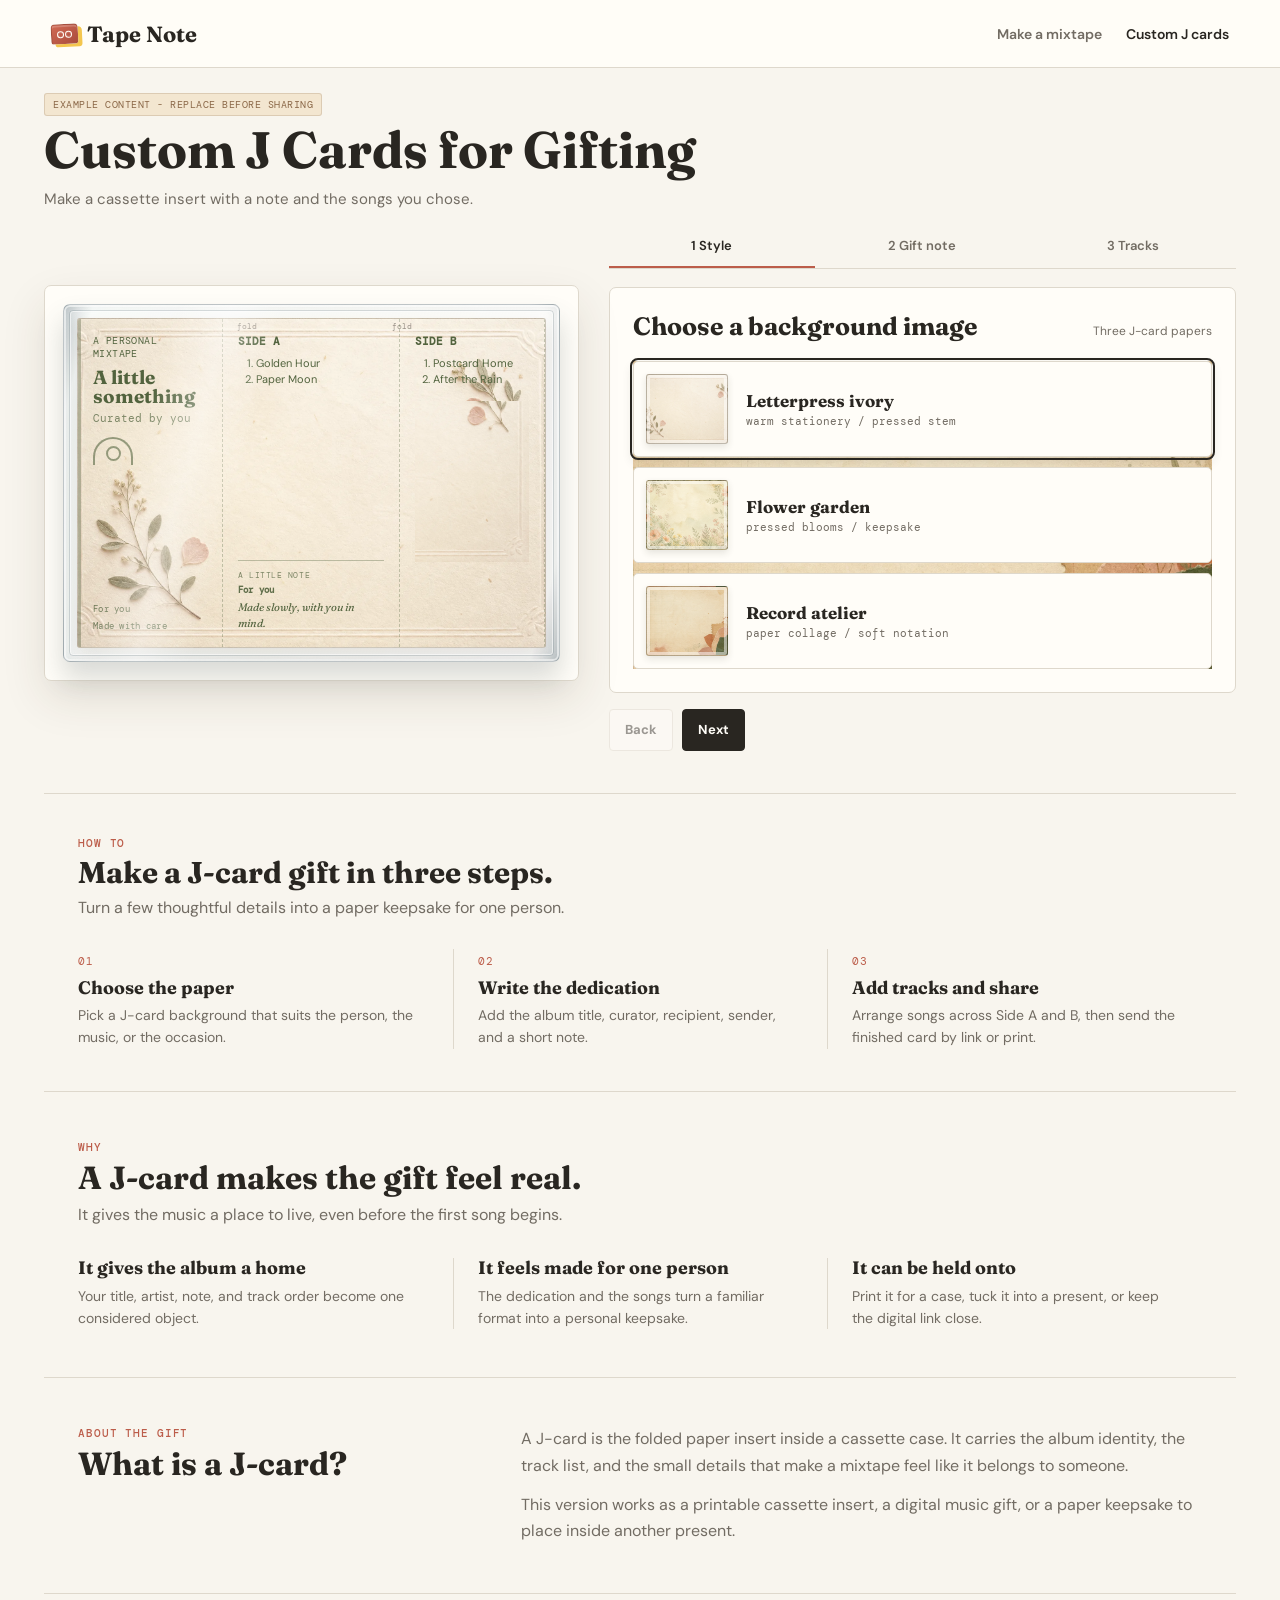
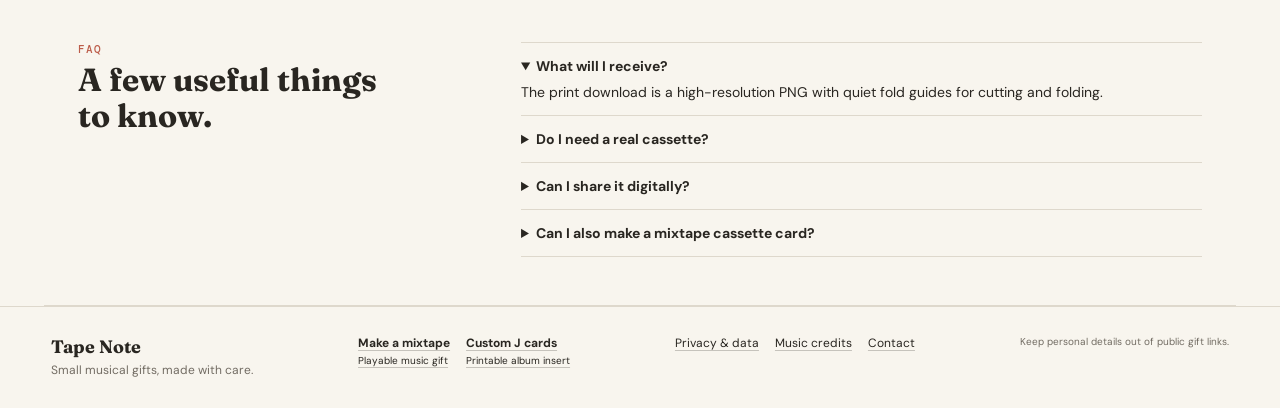
==== custom-j-cards/index.html @ c24f97a7 "Update production site URLs" ====
<!doctype html>
<html lang="en">
  <head>
    <meta charset="UTF-8" />
    <meta name="viewport" content="width=device-width, initial-scale=1.0" />
    <meta name="description" content="Create custom J cards and printable cassette inserts with your own album title, note and track list." />
    <meta name="theme-color" content="#f8f5ed" />
    <link rel="canonical" href="https://custommixtape.com/custom-j-cards/" />
    <link rel="icon" href="../assets/tape-note-favicon.svg" type="image/svg+xml" />
    <meta property="og:type" content="website" />
    <meta property="og:url" content="https://custommixtape.com/custom-j-cards/" />
    <meta property="og:title" content="Custom J Cards for Gifting | Tape Note" />
    <meta property="og:description" content="Make a printable cassette insert with an album title, track list and personal note." />
    <meta property="og:image" content="https://custommixtape.com/assets/tape-note-social-preview-og.png" />
    <meta property="og:image:width" content="1200" />
    <meta property="og:image:height" content="630" />
    <meta name="twitter:card" content="summary_large_image" />
    <meta name="twitter:title" content="Custom J Cards for Gifting | Tape Note" />
    <meta name="twitter:description" content="Make a printable cassette insert with an album title, track list and personal note." />
    <meta name="twitter:image" content="https://custommixtape.com/assets/tape-note-social-preview-og.png" />
    <title>Custom J Cards | Design Printable Cassette Inserts</title>
    <link rel="preconnect" href="https://fonts.googleapis.com" />
    <link rel="preconnect" href="https://fonts.gstatic.com" crossorigin />
    <link href="https://fonts.googleapis.com/css2?family=DM+Mono:wght@400;500&family=DM+Sans:wght@400;500;600;700&family=Fraunces:opsz,wght@9..144,600;9..144,700&display=swap" rel="stylesheet" />
    <link rel="stylesheet" href="../styles.css" />
  </head>
  <body>
    <main id="app"></main>
    <script src="../app.js"></script>
    <script type="application/ld+json">
      {
        "@context": "https://schema.org",
        "@type": "WebApplication",
        "name": "Tape Note Custom J Cards",
        "applicationCategory": "DesignApplication",
        "operatingSystem": "Web",
        "description": "Create custom J cards and printable cassette inserts with your own album title, note and track list.",
        "url": "https://custommixtape.com/custom-j-cards/"
      }
    </script>
  </body>
</html>
---- styles.css ----
:root {
  --ink: #292621;
  --muted: #726c63;
  --paper: #fffdf8;
  --line: #ded8cc;
  --cream: #f1e7cf;
  --yellow: #f4c64e;
  --sky: #78b8d1;
  --brick: #bc5d4a;
  --green: #789772;
  --shadow: 0 18px 45px rgba(64, 47, 21, .11);
}

* { box-sizing: border-box; }
body { margin: 0; color: var(--ink); background: #f8f5ee; font-family: "DM Sans", sans-serif; }
button, input, textarea { font: inherit; }
button { cursor: pointer; }

.site-header { height: 68px; display: flex; align-items: center; justify-content: space-between; padding: 0 clamp(18px, 4vw, 62px); border-bottom: 1px solid var(--line); background: rgba(255,253,248,.94); position: sticky; top: 0; z-index: 30; backdrop-filter: blur(12px); }
.brand { color: var(--ink); font-family: "Fraunces", serif; font-weight: 700; font-size: 22px; text-decoration: none; letter-spacing: 0; display: flex; gap: 9px; align-items: center; }
.brand-mark { width: 27px; height: 20px; display: inline-block; position: relative; background: linear-gradient(145deg,#d16a54 0%,#aa4c3d 100%); border: 1px solid rgba(95,55,43,.2); border-radius: 4px 4px 3px 3px; transform: rotate(-3deg); box-shadow: 4px 3px 0 var(--yellow), inset 0 2px 0 rgba(255,255,255,.2); }
.brand-mark:before,.brand-mark:after { content: ""; position:absolute; width: 5px; height:5px; top: 6px; border: 1.5px solid #fffdf8; border-radius: 50%; box-shadow: inset 0 0 0 1px rgba(255,255,255,.12); }
.brand-mark:before { left: 5px; }
.brand-mark:after { right: 5px; }
.site-nav { display: flex; gap: 24px; align-items: center; }
.site-nav a { color: var(--muted); text-decoration: none; font-size: 14px; font-weight: 600; }
.site-nav a.active { color: var(--ink); }
.language { font-family: "DM Mono", monospace; font-size: 12px; color: var(--muted); border: 0; background: none; }

.intro { max-width: 1260px; margin: 0 auto; padding: 42px clamp(18px, 4vw, 34px) 26px; display: flex; justify-content: space-between; gap: 30px; align-items: end; }
.mix-intro { padding-top:30px; padding-bottom:16px; }
.mix-intro h1 { margin-top:0; }
.eyebrow { color: var(--brick); font-family: "DM Mono", monospace; font-size: 11px; letter-spacing: .08em; text-transform: uppercase; font-weight: 500; }
h1 { font: 700 clamp(36px, 5vw, 64px)/1.02 "Fraunces", serif; margin: 9px 0 12px; letter-spacing: 0; max-width: 740px; }
.intro p { max-width: 610px; margin: 0; color: var(--muted); font-size: 17px; line-height: 1.5; }
.intro-note { color: var(--muted); font-size: 13px; max-width: 200px; line-height: 1.45; border-left: 2px solid var(--yellow); padding-left: 13px; }

.workspace { max-width: 1260px; margin: 0 auto; padding: 0 clamp(18px, 4vw, 34px) 42px; display: grid; grid-template-columns: minmax(400px, .92fr) minmax(440px, 1.08fr); gap: 30px; align-items: start; }
.preview-column { position: sticky; top: 94px; }
.preview-shell { background: var(--paper); border: 1px solid var(--line); padding: 18px; box-shadow: var(--shadow); border-radius: 7px; }
.preview-label { display: flex; justify-content: space-between; color: var(--muted); font: 11px "DM Mono", monospace; margin-bottom: 13px; text-transform: uppercase; }
.artboard { --preview-blue:#b6d9e2; position: relative; width: 100%; aspect-ratio: 1.1; overflow: hidden; border-radius: 3px; background: var(--preview-blue); isolation: isolate; }
.artboard:after { content: ""; position: absolute; inset: 0; z-index: -1; opacity: .22; background-image: repeating-linear-gradient(0deg, transparent, transparent 4px, rgba(255,255,255,.8) 5px); mix-blend-mode: soft-light; }
.card-message { position: absolute; width: 65%; left: 8%; top: 8%; font: 600 clamp(17px, 2.1vw, 28px)/1.05 "Fraunces", serif; color: var(--theme-ink, var(--ink)); overflow-wrap: anywhere; }
.card-message small { font: 12px "DM Mono", monospace; display: block; margin-bottom: 7px; text-transform: uppercase; opacity: .62; }
.cassette { position:absolute; width:80%; height:51%; left:10%; top:28%; border-radius:18px 18px 14px 14px; background:linear-gradient(145deg,#fbfcfb 0%,#ecefee 46%,#d2d7d7 100%); border:1px solid rgba(255,255,255,.96); box-shadow:inset 0 3px 0 rgba(255,255,255,.95),inset 8px 0 10px rgba(255,255,255,.35),inset -7px -8px 13px rgba(77,88,89,.15),0 16px 22px rgba(42,68,73,.3); }
.cassette:before { content:""; position:absolute; left:5.5%; right:5.5%; top:7%; height:66%; background-color:var(--theme-tape,#e7d5ad); background-image:var(--theme-art); background-size:cover; background-repeat:no-repeat; background-position:center; border:2px solid rgba(95,105,105,.2); clip-path:polygon(4% 0,96% 0,100% 9%,100% 91%,96% 100%,4% 100%,0 91%,0 9%); box-shadow:inset 0 0 0 5px rgba(255,255,255,.25),inset 0 0 18px rgba(45,67,67,.12),0 2px 4px rgba(51,68,69,.17); }
.cassette:after { content:""; position:absolute; left:3%; right:3%; top:3%; height:93%; pointer-events:none; border-radius:15px 15px 11px 11px; border:1px solid rgba(117,128,128,.12); box-shadow:inset 0 0 0 2px rgba(255,255,255,.35); }
.tape-title { position:absolute; z-index:5; left:23%; right:23%; top:12%; min-height:27px; padding:5px 7px 2px; border-radius:3px; background:rgba(255,253,244,.76); font:700 clamp(14px,1.8vw,21px)/1.05 "Fraunces",serif; text-align:center; color:var(--theme-ink,var(--ink)); overflow-wrap:anywhere; text-shadow:0 1px rgba(255,255,255,.7); box-shadow:0 1px 3px rgba(46,54,52,.12); }
.tape-from { position:absolute; z-index:5; left:29%; right:29%; top:28%; padding:2px 5px; border-radius:2px; text-align:center; font:10px "DM Mono",monospace; color:var(--theme-ink,var(--ink)); background:rgba(255,253,244,.68); overflow:hidden; white-space:nowrap; text-overflow:ellipsis; }
.reel { position:absolute; z-index:6; top:42%; width:54px; height:54px; border-radius:50%; background:repeating-conic-gradient(#aeb6b5 0 13deg,#e3e7e5 14deg 25deg); border:6px solid rgba(241,244,242,.96); box-shadow:inset 0 0 0 6px #8f9998,inset 0 2px 3px rgba(38,54,55,.25),0 2px 5px rgba(44,59,59,.35); }
.reel.one { left:20%; }.reel.two { right:20%; }.reel:after { content:""; position:absolute; inset:14px; border-radius:50%; background:#b6d9e2; box-shadow:inset 0 1px 3px rgba(32,48,49,.32),0 0 0 1px rgba(255,255,255,.7); }
.tape-window { position:absolute; z-index:5; left:38%; right:38%; top:44%; height:46px; border-radius:3px; background:linear-gradient(90deg,#292824 0 30%,#171614 31% 69%,#292824 70%); border:6px solid #e2e5e3; box-shadow:inset 0 2px 5px rgba(0,0,0,.8),0 2px 4px rgba(42,53,53,.34); display:flex; justify-content:space-between; padding:6px 10px; }.tape-window i { width:2px; background:rgba(255,255,255,.4); box-shadow:0 0 3px rgba(255,255,255,.9); }
.cassette-lower { position:absolute; z-index:4; left:16%; right:16%; bottom:1%; height:30%; background:linear-gradient(105deg,#f3f5f3,#d6dbda 49%,#eef1ef 51%,#cbd1d1); clip-path:polygon(8% 0,92% 0,100% 100%,0 100%); border:1px solid rgba(95,106,106,.17); box-shadow:0 -3px 4px rgba(255,255,255,.72),inset 0 -5px 8px rgba(66,79,80,.08); }
.case-hole,.case-pin { position:absolute; top:52%; border-radius:50%; box-shadow:inset 1px 2px 3px rgba(34,49,50,.42),0 1px 0 white; }.case-hole { width:16px; height:16px; background:#b6d9e2; }.case-pin { width:13px; height:13px; background:#c6e0e5; border-radius:4px; }.case-hole.left { left:10%; }.case-hole.right { right:10%; }.case-pin.left { left:32%; }.case-pin.right { right:32%; }
.case-screw { position:absolute; z-index:7; bottom:5%; width:8px; height:8px; border-radius:50%; background:#a7afae; box-shadow:inset 0 1px 2px rgba(45,54,55,.5),0 1px 0 white; }.case-screw:after { content:""; position:absolute; left:1px; right:1px; top:3px; height:1px; background:#66706f; }.screw-one { left:8%; }.screw-two { right:8%; }
.tape-count { position:absolute; z-index:7; bottom:8%; left:30%; right:30%; text-align:center; color:#637170; font:9px "DM Mono",monospace; opacity:.78; }
.track-strip { position:absolute; bottom:6%; left:8%; right:8%; color:var(--theme-ink,var(--ink)); font: 11px/1.4 "DM Mono", monospace; overflow: hidden; text-align:center; white-space:nowrap; text-overflow:ellipsis; }
.sticker { position:absolute; z-index:9; width: 38px; height:38px; border: 0; background:transparent; font-size: 30px; line-height:38px; padding: 0; touch-action:none; filter: drop-shadow(1px 2px 0 rgba(43,35,24,.17)); }
.sticker:hover:after { content:"x"; font: 12px "DM Mono", monospace; position:absolute; top:-3px; right:-4px; width:16px; height:16px; line-height:16px; color:white; background: var(--ink); border-radius:50%; }
.gift-artboard { display:flex; align-items:center; justify-content:center; flex-direction:column; gap:20px; padding:30px; }
.jcase { position:relative; width:min(94%, 460px); aspect-ratio:1.96; border-radius:7px; overflow:hidden; background:
  linear-gradient(90deg,rgba(172,184,191,.4),rgba(255,255,255,.72) 3.5%,rgba(242,246,247,.36) 50%,rgba(255,255,255,.68) 96.5%,rgba(151,165,174,.43)),
  linear-gradient(180deg,rgba(255,255,255,.9),rgba(213,221,225,.58)); border:1px solid rgba(104,119,130,.5); box-shadow:0 20px 34px rgba(50,72,80,.25), 0 2px 0 rgba(255,255,255,.74) inset, 0 -2px 0 rgba(88,103,114,.15) inset; transform:perspective(1400px) rotateX(.8deg); }
.jcase-shell { position:absolute; z-index:6; inset:0; border-radius:inherit; background:
  linear-gradient(90deg,rgba(105,121,133,.28) 0 1.4%,rgba(255,255,255,.5) 1.5% 3.6%,transparent 3.7% 96.3%,rgba(255,255,255,.5) 96.4% 98.5%,rgba(105,121,133,.28) 98.6%),
  linear-gradient(180deg,transparent 48.2%,rgba(112,125,134,.28) 48.4% 49%,rgba(255,255,255,.45) 49.2% 50%,transparent 50.2% 58.6%,rgba(112,125,134,.25) 58.8% 59.4%,transparent 59.6%); border:2px solid rgba(255,255,255,.5); box-shadow:inset 0 0 0 1px rgba(93,108,120,.28), inset 8px 0 8px rgba(108,124,135,.16), inset -8px 0 8px rgba(108,124,135,.16), inset 0 9px 10px rgba(255,255,255,.25), inset 0 -10px 12px rgba(83,99,110,.1); pointer-events:none; }
.jcase-shell:before,.jcase-shell:after { content:""; position:absolute; left:4.5%; right:4.5%; height:3px; border-radius:50%; background:linear-gradient(180deg,rgba(255,255,255,.9),rgba(101,116,126,.22)); box-shadow:0 1px 2px rgba(80,95,105,.2); }
.jcase-shell:before { top:2px; }
.jcase-shell:after { bottom:2px; transform:scaleY(-1); }
.jcase-paper { position:absolute; z-index:1; left:4.4%; right:4.4%; top:4.6%; bottom:4.6%; border-radius:3px; background:
  linear-gradient(180deg,rgba(255,255,255,.98) 0%,rgba(250,248,243,.98) 52%,rgba(246,241,232,.96) 100%),
  repeating-linear-gradient(90deg,rgba(155,136,104,.06) 0 1px,transparent 1px 18px),
  repeating-linear-gradient(0deg,rgba(155,136,104,.04) 0 1px,transparent 1px 24px); box-shadow:inset 0 0 0 1px rgba(170,160,145,.22), inset 0 0 0 7px rgba(255,255,255,.15), 0 1px 0 rgba(255,255,255,.65); pointer-events:none; }
.jcase:before { content:""; position:absolute; z-index:7; inset:4px; border-radius:4px; border:1px solid rgba(98,111,124,.2); box-shadow:inset 0 0 0 1px rgba(255,255,255,.52); pointer-events:none; }
.jcase:after { content:""; position:absolute; z-index:5; inset:0; background:linear-gradient(118deg,rgba(255,255,255,.36) 0 14%,transparent 14% 48%,rgba(255,255,255,.12) 49% 56%,transparent 57%), linear-gradient(180deg,rgba(255,255,255,.08),transparent 38%,rgba(82,95,104,.04)); mix-blend-mode:screen; opacity:.72; pointer-events:none; }
.jcase-shine { position:absolute; z-index:5; left:-16%; top:-28%; width:54%; height:150%; transform:rotate(16deg); background:linear-gradient(90deg,transparent,rgba(255,255,255,.24),transparent); pointer-events:none; }
.jcase-frame { position:absolute; z-index:8; inset:0; width:100%; height:100%; object-fit:fill; pointer-events:none; filter:brightness(1.05) saturate(.82) contrast(.94); }
.jcase-with-frame { background:transparent; border:0; box-shadow:none; }
.jcase-with-frame:before { content:none; }
.jcase-with-frame:after { content:none; }
.jcase-with-frame .jcase-shell,.jcase-with-frame .jcase-shine { display:none; }
.jcase-with-frame .jcase-paper { left:10.7%; right:10.7%; top:12.5%; bottom:11.5%; background:linear-gradient(180deg,rgba(255,255,255,.99),rgba(250,247,238,.98)),repeating-linear-gradient(90deg,rgba(175,149,110,.055) 0 1px,transparent 1px 18px),repeating-linear-gradient(0deg,rgba(175,149,110,.035) 0 1px,transparent 1px 24px); }
.jcase-with-frame .jcard-top { left:10.7%; right:10.7%; top:12.5%; height:37.2%; }
.jcase-with-frame .jcard-band { left:10.7%; right:10.7%; top:49.7%; height:8.8%; }
.jcase-with-frame .jcard-tracks { left:10.7%; right:10.7%; top:58.5%; bottom:11.5%; }
.jcard-top { position:absolute; z-index:2; left:4.4%; right:4.4%; top:4.6%; height:43.8%; overflow:hidden; border-radius:3px 3px 0 0; background:radial-gradient(circle at 9% 21%,rgba(177,201,157,.2) 0 2px,transparent 2.5px),radial-gradient(circle at 85% 25%,rgba(215,165,159,.16) 0 2px,transparent 2.5px),linear-gradient(180deg,rgba(255,255,255,.98),rgba(245,242,236,.95)),repeating-linear-gradient(90deg,rgba(152,141,124,.04) 0 1px,transparent 1px 20px); box-shadow:inset 0 -1px 0 rgba(108,119,129,.08); }
.jcard-band { position:absolute; z-index:2; left:4.4%; right:4.4%; top:48.4%; height:11%; display:grid; grid-template-columns:auto auto auto 1fr auto auto auto 1fr; align-items:center; gap:4px; padding:0 3.5%; color:#403d38; background:linear-gradient(180deg,#fdf9ef,#f6efdd); border-top:1px solid rgba(120,108,92,.12); border-bottom:1px solid rgba(120,108,92,.18); font:7px "DM Mono",monospace; letter-spacing:.01em; text-transform:uppercase; }
.jcard-band span { display:inline-grid; place-items:center; width:12px; height:12px; color:#fffdf8; background:#2d2a25; border-radius:1px; font-size:8px; }
.jcard-band i { width:8px; height:8px; border:1px solid #67615a; border-radius:2px; }
.jcard-tracks { position:absolute; z-index:2; left:4.4%; right:4.4%; top:59.4%; bottom:4.6%; display:grid; grid-auto-flow:column; grid-template-columns:repeat(2,minmax(0,1fr)); grid-template-rows:repeat(2,minmax(0,1fr)); column-gap:9%; list-style:none; margin:0; padding:6px 7%; color:#1a5f9d; background:
  linear-gradient(180deg,rgba(255,255,255,.86),rgba(255,255,255,.78)),
  repeating-linear-gradient(#fffdf8 0 20px,#d9d1c3 21px); font:10px/20px "DM Sans",sans-serif; overflow:hidden; box-shadow:inset 0 1px 0 rgba(255,255,255,.86), inset 0 0 0 1px rgba(186,174,148,.1); }
.jcard-tracks li { min-width:0; white-space:nowrap; overflow:hidden; text-overflow:ellipsis; border-bottom:1px dotted rgba(71,64,52,.18); }
.gift-sticker { display:inline-grid; place-items:center; width:66px; height:66px; background:transparent; transform:rotate(-4deg); }
.gift-sticker img { display:block; width:100%; height:100%; object-fit:contain; filter:drop-shadow(0 5px 5px rgba(78,65,42,.16)); }
.gift-sticker.on-jcard { position:absolute; left:50%; top:52%; z-index:4; width:54px; height:54px; transform:translate(-50%,-50%) rotate(-4deg); }
.gift-sticker.on-jcard.sticker-count-2.sticker-slot-0 { left:34%; top:48%; }
.gift-sticker.on-jcard.sticker-count-2.sticker-slot-1 { left:67%; top:57%; }
.gift-sticker.on-jcard.sticker-count-3.sticker-slot-0 { left:24%; top:50%; }
.gift-sticker.on-jcard.sticker-count-3.sticker-slot-1 { left:51%; top:60%; }
.gift-sticker.on-jcard.sticker-count-3.sticker-slot-2 { left:77%; top:43%; }
.sticker-paper-sprig { color:#7a9a70; background:#f6efe0; border-radius:50% 44% 50% 45%; }
.sticker-tiny-heart { color:#c97674; background:#fff0ee; border-radius:50%; }
.little-note-card { position:relative; z-index:1; width:min(72%, 330px); min-height:112px; padding:24px 26px 16px 48px; color:#1a5f9d; background:repeating-linear-gradient(#fff 0 24px,#dfe5ec 25px),linear-gradient(90deg,transparent 0 40px,#efb5aa 41px,#efb5aa 42px,transparent 43px); border-radius:10px; box-shadow:0 10px 22px rgba(53,70,78,.16); transform:rotate(-2deg); }
.little-note-card:before { content:""; position:absolute; left:15px; top:17px; width:9px; height:9px; border-radius:50%; background:#acd4df; box-shadow:0 24px 0 #acd4df,0 48px 0 #acd4df,0 72px 0 #acd4df; }
.note-to { display:flex; align-items:baseline; gap:7px; min-width:0; margin:0 0 7px; color:#6c8394; }
.note-to small { color:#7b94a2; font:10px "DM Mono",monospace; letter-spacing:.06em; text-transform:uppercase; }
.note-to b { display:block; min-width:0; max-width:calc(100% - 30px); overflow:hidden; color:#b46b5b; font:700 19px/1 "Fraunces",serif; letter-spacing:0; text-overflow:ellipsis; text-shadow:0 1px rgba(255,255,255,.75); white-space:nowrap; border-bottom:1px solid rgba(180,107,91,.45); }
.note-from { display:flex; align-items:baseline; gap:7px; min-width:0; margin:-2px 0 8px; color:#6c8394; }
.note-from small { color:#7b94a2; font:10px "DM Mono",monospace; letter-spacing:.06em; text-transform:uppercase; }
.note-from b { min-width:0; max-width:calc(100% - 42px); overflow:hidden; color:#6b7f87; font:600 12px/1.1 "DM Sans",sans-serif; text-overflow:ellipsis; white-space:nowrap; }
.little-note-card p { margin:0; font-size:15px; line-height:1.6; overflow-wrap:anywhere; }
.final-gift { justify-content:flex-start; gap:14px; min-height:560px; padding:34px 30px 40px; }
.final-gift .little-note-card { z-index:4; width:min(64%, 310px); min-height:124px; margin-bottom:-38px; padding:20px 24px 14px 45px; transform:rotate(-2deg); box-shadow:0 12px 24px rgba(53,70,78,.19); }
.final-gift .little-note-card p { font-size:14px; line-height:1.58; }
.final-gift .jcase { z-index:2; width:min(76%, 430px); transform:perspective(1400px) rotateX(.5deg) rotateZ(-.4deg); }
.gift-cassette-player { position:relative; z-index:3; width:min(66%, 350px); aspect-ratio:1.82; margin-top:-8px; filter:drop-shadow(0 13px 18px rgba(49,72,76,.18)); }
.gift-player-stack { position:relative; z-index:3; width:min(78%, 410px); display:grid; gap:12px; justify-items:center; }
.gift-player-stack .gift-cassette-player { width:100%; }
.gift-track-list { width:100%; display:grid; gap:5px; padding:8px; background:rgba(255,253,248,.76); border:1px solid rgba(63,83,87,.15); border-radius:8px; text-align:left; }
.gift-track-button { display:grid; grid-template-columns:22px 1fr auto; align-items:center; gap:8px; min-height:32px; padding:5px 8px; border:0; border-radius:5px; color:#39494d; background:transparent; text-align:left; }
.gift-track-button:hover,.gift-track-button.is-current { background:rgba(182,217,226,.5); }
.gift-track-button span { color:#7b8b8d; font:11px "DM Mono",monospace; }
.gift-track-button strong { overflow:hidden; text-overflow:ellipsis; white-space:nowrap; font-size:12px; }
.gift-track-button small { color:#718084; font:10px "DM Mono",monospace; }
.gift-cassette-player .cassette { width:100%; height:100%; left:0; top:0; box-shadow:inset 0 3px 0 rgba(255,255,255,.95),inset 8px 0 10px rgba(255,255,255,.35),inset -7px -8px 13px rgba(77,88,89,.15),0 10px 16px rgba(42,68,73,.2); }
.gift-cassette-player .tape-title { font-size:clamp(13px,1.7vw,19px); }
.gift-cassette-player .tape-from { font-size:9px; }
.gift-cassette-player .tape-count { bottom:8%; }
.gift-cassette-player.is-playing .reel.one,
.gift-cassette-player.is-playing .reel.two { animation:cassette-reel-spin 5s linear infinite; }
@keyframes cassette-reel-spin { to { transform:rotate(360deg); } }
.cassette-play { position:absolute; z-index:8; left:50%; top:52%; display:grid; place-items:center; width:34px; height:34px; transform:translate(-50%,-50%); padding:0 0 0 2px; color:#fffdf8; border:2px solid rgba(255,255,255,.7); border-radius:50%; background:#22211e; box-shadow:0 2px 5px rgba(26,31,31,.44),inset 0 1px 1px rgba(255,255,255,.15); font-size:11px; line-height:1; }
.cassette-play:hover { background:#050505; }
.cassette-play.is-playing { padding-left:0; }
@media (prefers-reduced-motion: reduce) { .gift-cassette-player.is-playing .reel { animation:none; } }
.player-card { z-index:3; width:min(78%, 360px); display:grid; grid-template-columns:48px 1fr; gap:12px; align-items:center; padding:14px 16px; background:#fffdf8; border-radius:12px; box-shadow:0 12px 25px rgba(54,61,66,.16); }
.player-card strong { display:block; font-size:13px; white-space:nowrap; overflow:hidden; text-overflow:ellipsis; }
.player-card small { display:block; margin-top:2px; color:var(--muted); font-size:11px; }
.player-line { grid-column:1/-1; height:5px; border-radius:10px; background:#e7e3dd; overflow:hidden; }
.player-line i { display:block; width:22%; height:100%; background:#2d2a25; }
.song-play.big { width:44px; height:44px; color:#fffdf8; background:#050505; border-color:#050505; }
.preview-foot { display:flex; justify-content:space-between; align-items:center; font-size: 12px; color:var(--muted); padding: 13px 2px 0; }
.play-all { border:0; color:var(--ink); font: 500 12px "DM Mono", monospace; background:transparent; text-decoration:underline; text-underline-offset:3px; }

.editor { min-width: 0; }
.step-tabs { display:flex; gap: 4px; border-bottom:1px solid var(--line); margin-bottom:18px; overflow:auto; scrollbar-width:none; }
.step-tab { flex: 1; min-width:82px; padding: 12px 8px; color:var(--muted); font-size: 13px; font-weight: 600; border:0; background:transparent; border-bottom:2px solid transparent; white-space:nowrap; }
.step-tab.active { color:var(--ink); border-color:var(--brick); }
.step-tab:disabled { cursor:not-allowed; opacity:.42; }
.editor-panel { border: 1px solid var(--line); border-radius: 7px; background:var(--paper); padding: 23px; min-height: 415px; }
.step-heading { display:flex; justify-content:space-between; align-items:baseline; gap:12px; margin-bottom:20px; }.step-heading h2 { font: 700 25px "Fraunces", serif; margin:0; }.step-heading span { color:var(--muted); font-size:12px; }
.theme-grid { display:grid; grid-template-columns:repeat(2, 1fr); gap:10px; }
.backdrop-grid { display:grid; grid-template-columns:repeat(2, 1fr); gap:12px; }
.backdrop-option { aspect-ratio:1.65; padding:5px; border:1px solid var(--line); border-radius:5px; background:var(--paper); }
.backdrop-option i { display:block; width:100%; height:100%; background-color:var(--backdrop-color); background-image:var(--backdrop-art); background-size:cover; background-repeat:no-repeat; background-position:center; border-radius:2px; box-shadow:inset 0 0 0 1px rgba(39,38,33,.12); }
.backdrop-option.selected { border-color:var(--ink); box-shadow:0 0 0 2px var(--ink); }
.backdrop-option:focus-visible { outline:2px solid var(--brick); outline-offset:3px; }
.theme-option, .template-option { position:relative; text-align:left; min-height:108px; padding:14px; border:1px solid var(--line); border-radius:5px; background:var(--paper); color:var(--ink); overflow:hidden; }
.theme-option.selected, .template-option.selected { outline:2px solid var(--ink); outline-offset:1px; }.theme-swatch { position:absolute; inset:0; opacity:.9; }.theme-option span { position:relative; z-index:1; display:block; font:700 16px "Fraunces",serif; }.theme-option small { position:relative; z-index:1; display:block; margin-top:5px; font-size:11px; }
.template-grid { grid-template-columns:1fr; }.template-option { min-height:116px; padding:18px 16px 16px 130px; transition:border-color .18s ease, transform .18s ease, box-shadow .18s ease; }.template-option:hover { border-color:var(--ink); transform:translateY(-1px); }.template-option.selected { box-shadow:0 5px 12px rgba(45,41,33,.12); }.template-option span,.template-option small { position:relative; z-index:1; display:block; }.template-option span { font:700 18px "Fraunces",serif; }.template-option small { margin-top:5px; color:var(--muted); font:11px "DM Mono",monospace; }.template-swatch { position:absolute; left:14px; top:14px; width:96px; height:86px; overflow:hidden; border:1px solid rgba(47,45,37,.28); border-radius:3px; box-shadow:inset 0 0 0 3px rgba(255,255,255,.5),0 3px 7px rgba(52,47,37,.12); }.template-swatch:before,.template-swatch:after { content:""; position:absolute; }.template-choice-minimal .template-swatch { background:#fffdf6; }.template-choice-minimal .template-swatch:before { inset:13px 16px 12px; border:2px solid #52633e; border-radius:42px 42px 4px 4px; border-bottom:0; opacity:.72; }.template-choice-minimal .template-swatch:after { left:31px; top:34px; width:34px; height:34px; border:2px solid #52633e; border-radius:50%; box-shadow:0 -15px 0 -13px #52633e; opacity:.72; }.template-choice-floral .template-swatch { background:#fbf3e7 url("assets/jcard-flower-garden-v1.webp") center/cover; }.template-choice-floral .template-swatch:before { inset:0; background:rgba(255,252,245,.22); }.template-choice-floral .template-swatch:after { width:30px; height:30px; left:33px; top:28px; border:5px solid #d78d87; border-radius:48% 52% 45% 55%; box-shadow:18px -9px 0 -4px #d78d87,-16px -7px 0 -4px #d78d87,7px 13px 0 -4px #769071; }.template-choice-grid .template-swatch { background-color:#f1efe0; background-image:linear-gradient(rgba(53,90,112,.28) 1px,transparent 1px),linear-gradient(90deg,rgba(53,90,112,.28) 1px,transparent 1px); background-size:14px 14px; }.template-choice-grid .template-swatch:before { width:54px; height:54px; left:21px; top:16px; border-radius:50%; background:#273943; box-shadow:inset 0 0 0 11px #344a54,inset 0 0 0 26px #c86456; }.template-choice-grid .template-swatch:after { width:7px; height:7px; left:44px; top:39px; border-radius:50%; background:#f1efe0; }
.pattern-option { min-height:132px; padding-left:112px; display:flex; flex-direction:column; justify-content:center; }.pattern-swatch { position:absolute; left:15px; top:30px; width:82px; height:55px; display:block; border-radius:9px 9px 7px 7px; border:2px solid rgba(255,255,255,.96); outline:1px solid rgba(79,77,68,.18); box-shadow:inset 0 2px 0 rgba(255,255,255,.9),inset 0 -4px 6px rgba(54,62,58,.15),0 4px 8px rgba(47,38,24,.18); overflow:hidden; background:linear-gradient(145deg,#fbfcfb,#d7dcda); }
.pattern-swatch:before { content:""; position:absolute; left:7px; right:7px; top:5px; height:33px; background-color:#f2e6be; background-image:var(--thumb-art); background-size:cover; background-position:center; clip-path:polygon(7% 0,93% 0,100% 13%,100% 87%,93% 100%,7% 100%,0 87%,0 13%); border:1px solid rgba(58,67,63,.2); box-shadow:inset 0 0 0 2px rgba(255,255,255,.24); }
.pattern-swatch:after { content:""; position:absolute; left:11px; right:11px; bottom:4px; height:11px; background:linear-gradient(105deg,#eef1ef,#cbd1d1 49%,#f4f5f3 51%); clip-path:polygon(9% 0,91% 0,100% 100%,0 100%); }
.thumb-reel { position:absolute; z-index:3; top:23px; width:12px; height:12px; border-radius:50%; background:#cbd3d1; border:2px solid #f6f8f5; box-shadow:inset 0 0 0 2px #889594; }.thumb-reel.left { left:18px; }.thumb-reel.right { right:18px; }.thumb-window { position:absolute; z-index:4; top:24px; left:35px; width:12px; height:10px; border:2px solid #dfe5e2; background:#252520; border-radius:1px; }
.sticker-grid { display:grid; grid-template-columns:repeat(3, 1fr); gap:10px; }.sticker-option { min-height:82px; border:1px solid var(--line); border-radius:5px; background:#fffdf8; color:var(--ink); font-size:28px; }.sticker-option.selected { border-color:var(--ink); box-shadow:0 0 0 2px var(--ink); }.sticker-option .gift-sticker { margin:0 auto 7px; transform:scale(.82) rotate(-6deg); }.sticker-option span:last-child { display:block; margin-top:5px; font: 11px "DM Mono",monospace; color:var(--muted); }.sticker-option:disabled { opacity:.4; cursor:not-allowed; }
.playlist-filter { display:flex; gap:7px; overflow:auto; margin-bottom:14px; }.filter-pill { flex:0 0 auto; border:1px solid var(--line); color:var(--muted); background:transparent; border-radius:20px; font-size:12px; padding:7px 11px; }.filter-pill.active { background:var(--ink); color:#fffdf8; border-color:var(--ink); }
.song-list { display:grid; gap:8px; }.song { display:grid; grid-template-columns:34px 1fr auto; gap:10px; align-items:center; padding:9px 10px; border:1px solid var(--line); border-radius:5px; }.song.chosen { background:#f7f0dd; border-color:#d9b95e; }.song-play { width:30px; height:30px; border:1px solid var(--ink); border-radius:50%; background:#fffdf8; font-size:11px; line-height:1; }.song-play.is-playing { color:#fffdf8; background:var(--ink); }.song strong { display:block; font-size:13px; }.song small { display:block; font:11px "DM Mono",monospace; color:var(--muted); margin-top:2px; }.song small a { color:inherit; text-decoration:underline; text-underline-offset:2px; }.song-add { border:0; background:transparent; color:var(--brick); font-size:12px; font-weight:700; }
.chosen-tracks { margin-top:18px; padding-top:16px; border-top:1px dashed var(--line); }.chosen-tracks h3 { font-size:12px; text-transform:uppercase; letter-spacing:.06em; margin:0 0 8px; color:var(--muted); }.chosen-row { display:grid; grid-template-columns:24px 1fr auto auto auto; align-items:center; gap:7px; font-size:13px; padding:5px 0; }.small-action { border:0; background:transparent; color:var(--muted); padding:2px 4px; font-family:"DM Mono",monospace; }.small-action:hover { color:var(--brick); }
.field-grid { display:grid; grid-template-columns:1fr 1fr; gap:13px; }.field.full { grid-column:1/-1; }.field label { display:flex; justify-content:space-between; margin-bottom:6px; font-size:12px; font-weight:700; }.field label span { color:var(--muted); font:11px "DM Mono",monospace; font-weight:400; }.field input,.field textarea { width:100%; padding:10px 11px; border:1px solid var(--line); border-radius:4px; color:var(--ink); background:#fffefa; outline:none; }.field textarea { min-height:88px; resize:vertical; }.field input:focus,.field textarea:focus { border-color:var(--brick); box-shadow:0 0 0 3px rgba(188,93,74,.12); }
.action-bar { display:flex; flex-wrap:wrap; gap:9px; margin-top:16px; }.editor-actions { justify-content:flex-end; }.primary,.secondary { min-height:42px; border-radius:4px; padding:0 15px; font-weight:700; font-size:13px; }.primary { color:#fffdf8; background:var(--ink); border:1px solid var(--ink); }.secondary { color:var(--ink); border:1px solid var(--line); background:#fffdf8; }.primary:hover { background:#4a443a; }.secondary:hover { border-color:var(--ink); }.secondary:disabled { opacity:.45; cursor:not-allowed; }.privacy-note { color:var(--muted); font-size:11px; line-height:1.45; margin:14px 0 0; }
.toast { position:fixed; bottom:22px; left:50%; transform:translateX(-50%); z-index:50; color:white; background:var(--ink); padding:10px 15px; font-size:13px; box-shadow:var(--shadow); border-radius:4px; }
.error { color:#a9352b; font-size:12px; min-height:18px; margin-top:10px; }

.gift-page { min-height:calc(100vh - 68px); background:#b6d9e2; padding:42px clamp(18px,4vw,34px) 70px; text-align:center; }
.gift-heading { max-width:620px; margin:0 auto 20px; }
.gift-heading h1 { margin-left:auto; margin-right:auto; }
.gift-heading p { margin:0 auto; color:#51636a; line-height:1.55; max-width:460px; }
.gift-showcase { max-width:640px; margin:0 auto; }
.gift-showcase .gift-artboard { aspect-ratio:auto; background:transparent; overflow:visible; }
.share-panel { max-width:420px; margin:18px auto 0; text-align:left; }
.gift-credits { max-width:620px; margin:18px auto 0; padding:9px 2px 0; border-top:1px solid rgba(63,83,87,.16); color:#52636a; text-align:left; font-size:11px; line-height:1.5; }
.gift-credits summary { width:max-content; cursor:pointer; color:#66797d; font:600 11px "DM Mono",monospace; letter-spacing:.04em; }
.gift-credits summary::marker { color:#829598; }
.gift-credits div { padding:7px 0 0 14px; }
.gift-credits p { margin:2px 0; }
.gift-credits a { color:inherit; }
.share-panel label { display:block; margin-bottom:8px; font-weight:700; font-size:13px; }
.share-panel div { display:grid; grid-template-columns:1fr auto; gap:8px; }
.share-panel input { width:100%; min-height:42px; border:0; border-radius:7px; padding:0 12px; color:var(--muted); background:#fffdf8; box-shadow:inset 0 0 0 1px rgba(38,35,29,.1); }
.gift-page .action-bar { justify-content:center; }

.details { max-width:1192px; margin:0 auto; padding: 54px clamp(18px,4vw,34px) 80px; border-top:1px solid var(--line); }.details-grid { display:grid; grid-template-columns:.65fr 1.35fr; gap:60px; }.details h2 { margin:0 0 14px; font:700 34px/1.1 "Fraunces",serif; }.details p { color:var(--muted); line-height:1.65; }.faq { display:grid; gap:0; }.faq details { border-top:1px solid var(--line); padding:14px 0; }.faq details:last-child { border-bottom:1px solid var(--line); }.faq summary { cursor:pointer; font-weight:700; font-size:14px; }.faq p { margin:8px 0 0; font-size:14px; }
.mix-howto,.mix-what-is,.mix-why,.mix-faq { max-width:1192px; margin:0 auto; padding:48px clamp(18px,4vw,34px); border-bottom:1px solid var(--line); }
.mix-howto { border-top:1px solid var(--line); }
.mix-section-heading,.mix-howto-heading { max-width:610px; }.mix-section-heading h2,.mix-howto-heading h2,.mix-what-is h2,.mix-faq-heading h2 { margin:6px 0 8px; font:700 32px/1.12 "Fraunces",serif; }.mix-section-heading p,.mix-howto-heading p { margin:0; color:var(--muted); line-height:1.55; }
.mix-howto-steps,.mix-why-points { display:grid; grid-template-columns:repeat(3,1fr); gap:0; margin-top:30px; }.mix-howto-steps article,.mix-why-points article { min-width:0; padding:0 24px; border-left:1px solid var(--line); }.mix-howto-steps article:first-child,.mix-why-points article:first-child { padding-left:0; border-left:0; }.mix-howto-steps span { color:var(--brick); font:11px "DM Mono",monospace; letter-spacing:.08em; }.mix-howto-steps h3,.mix-why-points h3 { margin:8px 0 7px; font:700 18px/1.15 "Fraunces",serif; }.mix-howto-steps p,.mix-why-points p { margin:0; color:var(--muted); font-size:14px; line-height:1.55; }
.mix-what-is,.mix-faq { display:grid; grid-template-columns:.72fr 1.28fr; gap:60px; }.mix-what-is p { margin:0 0 13px; color:var(--muted); line-height:1.65; }.mix-what-is p:last-child { margin-bottom:0; }.mix-faq-heading { max-width:330px; }.mix-faq .faq { align-self:start; }.mix-faq .faq a { color:var(--ink); font-weight:700; text-underline-offset:3px; }
.jcard-howto { max-width:1192px; margin:0 auto; padding:42px clamp(18px,4vw,34px); border-top:1px solid var(--line); border-bottom:1px solid var(--line); }.jcard-howto-heading { max-width:560px; }.jcard-howto h2 { margin:6px 0 7px; font:700 30px/1.1 "Fraunces",serif; }.jcard-howto-heading p { margin:0; color:var(--muted); line-height:1.55; }.jcard-howto-steps { display:grid; grid-template-columns:repeat(3,1fr); gap:0; margin-top:28px; }.jcard-howto-steps article { min-width:0; padding:0 24px; border-left:1px solid var(--line); }.jcard-howto-steps article:first-child { padding-left:0; border-left:0; }.jcard-howto-steps span { color:var(--brick); font:11px "DM Mono",monospace; letter-spacing:.08em; }.jcard-howto-steps h3 { margin:8px 0 7px; font:700 18px/1.15 "Fraunces",serif; }.jcard-howto-steps p { margin:0; color:var(--muted); font-size:14px; line-height:1.55; }
.jcard-why,.jcard-what-is,.jcard-faq { max-width:1192px; margin:0 auto; padding:48px clamp(18px,4vw,34px); border-bottom:1px solid var(--line); }
.jcard-section-heading { max-width:610px; }.jcard-section-heading h2,.jcard-what-is h2,.jcard-faq-heading h2 { margin:6px 0 8px; font:700 32px/1.12 "Fraunces",serif; }.jcard-section-heading p { margin:0; color:var(--muted); line-height:1.55; }
.jcard-why-points { display:grid; grid-template-columns:repeat(3,1fr); gap:0; margin-top:30px; }.jcard-why-points article { min-width:0; padding:0 24px; border-left:1px solid var(--line); }.jcard-why-points article:first-child { padding-left:0; border-left:0; }.jcard-why-points h3 { margin:0 0 7px; font:700 18px/1.15 "Fraunces",serif; }.jcard-why-points p { margin:0; color:var(--muted); font-size:14px; line-height:1.55; }
.jcard-what-is,.jcard-faq { display:grid; grid-template-columns:.72fr 1.28fr; gap:60px; }.jcard-what-is p { margin:0 0 13px; color:var(--muted); line-height:1.65; }.jcard-what-is p:last-child { margin-bottom:0; }.jcard-faq-heading { max-width:330px; }.jcard-faq .faq { align-self:start; }.jcard-faq .faq a { color:var(--ink); font-weight:700; text-underline-offset:3px; }

/* The template cards show the actual paper art, not an abstract icon. */
.template-choice-minimal .template-swatch { background:#f7f0e2 url("assets/jcard-letterpress-ivory-v1.webp") center/cover; }.template-choice-minimal .template-swatch:before,.template-choice-minimal .template-swatch:after { display:none; }
.template-choice-floral .template-swatch:after { display:none; }
.template-choice-grid .template-swatch { background:#e7d2a8 url("assets/jcard-record-atelier-v1.webp") center/cover; }.template-choice-grid .template-swatch:before,.template-choice-grid .template-swatch:after { display:none; }

/* J card */
.j-artboard { --j-ink:var(--theme-ink,var(--ink)); aspect-ratio:1.42; display:grid; grid-template-columns:1fr 1.22fr 1fr; position:relative; isolation:isolate; overflow:hidden; color:var(--j-ink); background:#fffdf6; border:1px solid rgba(51,48,39,.22); border-radius:3px; box-shadow:0 9px 20px rgba(50,45,34,.14); }
.j-artboard:before { content:""; position:absolute; z-index:-1; inset:0; pointer-events:none; }
.j-panel { position:relative; z-index:1; min-width:0; padding:15px; border-right:1px dashed rgba(39,34,27,.48); }.j-panel:last-child { border:0; }.j-spine { display:flex; flex-direction:column; justify-content:space-between; }.j-list-panel { display:flex; flex-direction:column; }.j-small { font:10px "DM Mono",monospace; letter-spacing:.04em; text-transform:uppercase; }.j-title { margin-top:8px; font:700 clamp(14px,1.8vw,22px)/1.02 "Fraunces",serif; overflow-wrap:anywhere; }.j-artist { margin-top:5px; color:var(--j-ink); opacity:.72; font:11px "DM Mono",monospace; }.j-spine-mark { width:40px; height:28px; margin:12px 0 auto; opacity:.58; }
.j-cover { height:54%; min-height:68px; margin-top:13px; position:relative; overflow:hidden; border:2px solid var(--j-ink); background:rgba(255,253,246,.42); }.j-cover:before,.j-cover:after,.j-cover i { content:""; position:absolute; display:block; }.j-cover b { position:absolute; z-index:2; left:9px; bottom:7px; color:var(--j-ink); font:9px "DM Mono",monospace; letter-spacing:.08em; text-transform:uppercase; }.j-cover i { z-index:1; }.j-track-heading { font:700 11px "DM Mono",monospace; text-transform:uppercase; margin-bottom:7px; }.j-tracks { margin:0; padding-left:18px; font-size:11px; line-height:1.5; }.j-list-panel > * { position:relative; z-index:1; }.j-list-panel:after { content:""; position:absolute; z-index:0; top:72px; right:13px; bottom:66px; left:13px; pointer-events:none; }.j-note { position:relative; z-index:2; margin-top:auto; padding-top:9px; border-top:1px solid color-mix(in srgb,var(--j-ink) 35%,transparent); font:italic 11px/1.45 "Fraunces",serif; text-align:left; overflow-wrap:anywhere; }.j-note:before { content:"a little note"; display:block; margin-bottom:4px; color:var(--j-ink); font:8px "DM Mono",monospace; font-style:normal; letter-spacing:.07em; text-transform:uppercase; opacity:.72; }.print-lines { position:absolute; z-index:3; inset:0; pointer-events:none; }.print-lines:before,.print-lines:after { content:"fold"; color:rgba(39,34,27,.45); font:8px "DM Mono",monospace; position:absolute; top:2px; padding:0 3px; }.print-lines:before { left:33.333%; }.print-lines:after { left:66.666%; }

/* Quiet paper with a restrained arch mark. */
.template-minimal { background:#fffdf6; }.template-minimal:before { background:radial-gradient(circle at 12% 84%,rgba(82,99,62,.09) 0 1px,transparent 1.5px),radial-gradient(circle at 88% 14%,rgba(82,99,62,.08) 0 1px,transparent 1.5px); background-size:15px 15px,19px 19px; }.template-minimal .j-panel { border-color:rgba(82,99,62,.3); }.template-minimal .j-spine { border-left:3px solid rgba(82,99,62,.48); padding-left:12px; }.template-minimal .j-spine-mark { border:2px solid var(--j-ink); border-bottom:0; border-radius:25px 25px 0 0; box-sizing:border-box; }.template-minimal .j-spine-mark:after { content:""; display:block; width:11px; height:11px; margin:7px auto; border:2px solid var(--j-ink); border-radius:50%; }.template-minimal .j-cover { border-radius:18px 18px 2px 2px; }.template-minimal .j-cover:before { width:84%; height:112%; left:8%; top:22%; border:2px solid var(--j-ink); border-bottom:0; border-radius:80px 80px 0 0; opacity:.55; }.template-minimal .j-cover:after { width:34px; height:34px; left:calc(50% - 17px); top:42%; border:2px solid var(--j-ink); border-radius:50%; opacity:.7; }.template-minimal .j-cover i { width:2px; height:56%; left:50%; top:25%; background:var(--j-ink); opacity:.38; }

.template-minimal { background:#f7f0e2 url("assets/jcard-letterpress-ivory-v1.webp") center/cover; }.template-minimal:before { background:none; }.template-minimal .j-spine { border-left-color:rgba(107,113,83,.45); }.template-minimal .j-list-panel:after { display:none; }.template-minimal .j-cover { border:0; border-radius:0; background:url("assets/jcard-letterpress-ivory-v1.webp") 100% 100%/270% auto no-repeat; }.template-minimal .j-cover:before,.template-minimal .j-cover:after,.template-minimal .j-cover i { display:none; }.template-minimal .j-cover b { left:0; bottom:0; padding:4px 7px; color:var(--j-ink); background:rgba(255,253,246,.82); }

/* Pressed flowers run over the whole fold, with light writing areas. */
.template-floral { background:#fbf3e7 url("assets/jcard-flower-garden-v1.webp") center/cover; }.template-floral:before { background:linear-gradient(rgba(255,251,244,.28),rgba(255,251,244,.28)); }.template-floral .j-panel { border-color:rgba(119,91,74,.35); }.template-floral .j-list-panel,.template-floral .j-cover-panel { background:rgba(255,253,247,.62); box-shadow:inset 0 0 0 1px rgba(255,255,255,.32); }.template-floral .j-spine { background:rgba(255,250,242,.52); border-left:3px solid rgba(157,103,91,.52); padding-left:12px; }.template-floral .j-title { color:#8e5c54; }.template-floral .j-spine-mark { width:42px; height:34px; background:radial-gradient(circle at 50% 34%,#d78d87 0 7px,transparent 8px),radial-gradient(circle at 30% 52%,#d78d87 0 7px,transparent 8px),radial-gradient(circle at 70% 52%,#d78d87 0 7px,transparent 8px),radial-gradient(circle at 50% 71%,#d78d87 0 7px,transparent 8px); }.template-floral .j-spine-mark:after { content:""; position:absolute; width:2px; height:24px; left:34px; top:40%; background:#769071; transform:rotate(-24deg); }.template-floral .j-cover { border-color:#9d675b; background:linear-gradient(rgba(255,250,242,.15),rgba(255,250,242,.15)),url("assets/jcard-flower-garden-v1.webp") center/cover; }.template-floral .j-cover:before { width:47px; height:47px; left:calc(50% - 24px); top:24%; border-radius:48% 52% 45% 55%; background:#d78d87; box-shadow:23px -11px 0 -9px #d78d87,-22px -11px 0 -9px #d78d87,0 25px 0 -9px #d78d87; opacity:.92; }.template-floral .j-cover:after { width:3px; height:58%; left:50%; bottom:5px; background:#769071; transform:rotate(18deg); }.template-floral .j-cover i { width:45%; height:36%; left:23%; top:30%; border-left:2px solid #769071; border-right:2px solid #769071; border-radius:50%; opacity:.7; }

.template-floral .j-list-panel { background:transparent; box-shadow:none; }.template-floral .j-list-panel:after { top:62px; bottom:72px; left:3px; right:3px; background:url("assets/jcard-flower-garden-v1.webp") 4% 92%/285% auto no-repeat; opacity:.42; }.template-floral .j-note { padding:8px 9px 7px; border:1px solid rgba(157,103,91,.28); background:rgba(255,250,243,.76); box-shadow:0 4px 9px rgba(89,74,58,.08); }.template-floral .j-note:before { color:#8e5c54; }.template-floral .j-cover { border:0; background:url("assets/jcard-flower-garden-v1.webp") 5% 86%/270% auto no-repeat; }.template-floral .j-cover:before,.template-floral .j-cover:after,.template-floral .j-cover i { display:none; }.template-floral .j-cover b { left:0; bottom:0; padding:4px 7px; color:#8e5c54; background:rgba(255,250,243,.8); }

/* Keep the tiny flower stem inside its own spine mark. */
.template-floral .j-spine-mark { position:relative; }

/* Ledger paper, numbered tracks, and a proper vinyl label. */
.template-grid { background-color:#f1efe0; background-image:linear-gradient(rgba(53,90,112,.23) 1px,transparent 1px),linear-gradient(90deg,rgba(53,90,112,.23) 1px,transparent 1px); background-size:18px 18px; }.template-grid:before { background:linear-gradient(90deg,transparent 0 7.8%,rgba(200,100,86,.5) 7.8% 8.1%,transparent 8.1%); }.template-grid .j-panel { border-color:rgba(53,90,112,.47); }.template-grid .j-spine,.template-grid .j-list-panel,.template-grid .j-cover-panel { background:rgba(255,253,245,.66); }.template-grid .j-spine { border-left:4px solid #c86456; padding-left:11px; }.template-grid .j-title { color:#273943; }.template-grid .j-track-heading { color:#c86456; letter-spacing:.08em; }.template-grid .j-spine-mark { position:relative; width:34px; height:34px; border-radius:50%; background:#273943; box-shadow:inset 0 0 0 7px #405862,inset 0 0 0 14px #c86456; }.template-grid .j-spine-mark:after { content:""; position:absolute; width:5px; height:5px; left:calc(50% - 2.5px); top:calc(50% - 2.5px); border-radius:50%; background:#f1efe0; }.template-grid .j-cover { border-color:#273943; background:radial-gradient(circle,#f1efe0 0 7%,#c86456 7.5% 23%,#405862 23.5% 30%,#273943 30.5% 100%); }.template-grid .j-cover:before { width:72%; height:72%; left:14%; top:14%; border:1px solid rgba(241,239,224,.7); border-radius:50%; box-shadow:0 0 0 12px rgba(241,239,224,.12),0 0 0 25px rgba(241,239,224,.1); }.template-grid .j-cover:after { width:3px; height:29%; left:50%; top:0; background:#c86456; }.template-grid .j-cover b { color:#fffdf6; }
.template-grid { background:#e7d2a8 url("assets/jcard-record-atelier-v1.webp") center/cover; }.template-grid:before { background:none; }.template-grid .j-spine,.template-grid .j-list-panel,.template-grid .j-cover-panel { background:rgba(255,250,237,.34); }.template-grid .j-spine { border-left-color:#a75e48; }.template-grid .j-spine-mark { width:34px; height:30px; border-radius:0; background:url("assets/jcard-record-atelier-v1.webp") 100% 80%/300% auto no-repeat; box-shadow:none; }.template-grid .j-spine-mark:after { display:none; }.template-grid .j-list-panel:after { display:none; }.template-grid .j-cover { border:0; background:url("assets/jcard-record-atelier-v1.webp") 100% 90%/260% auto no-repeat; }.template-grid .j-cover:before,.template-grid .j-cover:after,.template-grid .j-cover i { display:none; }.template-grid .j-cover b { left:0; bottom:0; padding:4px 7px; color:#5b4031; background:rgba(255,249,232,.82); }

/* Gift J-card: a physical cassette case wraps the folded paper without changing the mixtape UI. */
.j-gift-case { position:relative; padding:13px; isolation:isolate; overflow:hidden; border:1px solid rgba(103,118,127,.42); border-radius:7px; background:linear-gradient(105deg,rgba(135,153,162,.46),rgba(250,253,252,.76) 5%,rgba(244,248,247,.34) 48%,rgba(255,255,255,.68) 95%,rgba(114,132,142,.42)); box-shadow:0 16px 27px rgba(66,78,80,.2),inset 0 0 0 2px rgba(255,255,255,.58),inset 8px 0 12px rgba(85,105,116,.1),inset -7px 0 10px rgba(85,105,116,.1); }
.j-gift-case:before { content:""; position:absolute; z-index:3; inset:5px; border:1px solid rgba(92,112,120,.24); border-radius:4px; box-shadow:inset 0 0 0 1px rgba(255,255,255,.58),inset 0 8px 11px rgba(255,255,255,.2); pointer-events:none; }
.j-gift-case:after { content:""; position:absolute; z-index:2; top:-36%; bottom:-38%; left:13%; width:22%; transform:rotate(15deg); background:linear-gradient(90deg,transparent,rgba(255,255,255,.4),transparent); pointer-events:none; }
.j-gift-case .j-artboard { position:relative; z-index:1; }
.jcard-workspace .j-title { font-size:clamp(13px,1.55vw,19px); }
.jcard-workspace .j-cover b,.jcard-reveal-page .j-cover b { display:none; }
.j-gift-meta { display:grid; gap:4px; color:var(--j-ink); font:9px/1.35 "DM Mono",monospace; letter-spacing:.03em; opacity:.82; overflow:hidden; }
.j-gift-meta span { overflow:hidden; text-overflow:ellipsis; white-space:nowrap; }
.j-note-recipient { display:block; margin-bottom:4px; color:var(--j-ink); font:600 9px "DM Mono",monospace; font-style:normal; letter-spacing:.02em; opacity:.9; overflow:hidden; text-overflow:ellipsis; white-space:nowrap; }
.j-note p { margin:0; }
.j-track-dedications { position:absolute; z-index:3; top:8px; left:8px; right:8px; display:grid; gap:4px; padding:6px; color:var(--j-ink); background:rgba(255,253,246,.72); box-shadow:0 1px 3px rgba(65,56,42,.08); font:italic 7px/1.25 "Fraunces",serif; }
.j-track-dedications p { margin:0; overflow:hidden; text-overflow:ellipsis; white-space:nowrap; }
.j-track-dedications b { margin-right:2px; font:600 6px "DM Mono",monospace; font-style:normal; letter-spacing:.02em; text-transform:uppercase; }
.track-note-picker { margin-top:18px; padding-top:15px; border-top:1px dashed var(--line); }
.track-note-heading { display:flex; justify-content:space-between; gap:12px; align-items:flex-start; margin-bottom:10px; }.track-note-heading h3 { margin:0; font:700 14px "Fraunces",serif; }.track-note-heading p { margin:3px 0 0; color:var(--muted); font-size:11px; }.track-note-heading > span { color:var(--muted); font:11px "DM Mono",monospace; }
.track-note-choices { display:flex; flex-wrap:wrap; gap:7px; }.track-note-choice { display:flex; align-items:center; gap:7px; max-width:100%; padding:7px 9px; color:var(--ink); border:1px solid var(--line); border-radius:4px; background:#fffefa; font:11px "DM Sans",sans-serif; }.track-note-choice span { overflow:hidden; text-overflow:ellipsis; white-space:nowrap; }.track-note-choice i { display:grid; place-items:center; width:15px; height:15px; color:var(--muted); border-left:1px solid var(--line); font:14px/1 "DM Mono",monospace; font-style:normal; }.track-note-choice.selected { color:#fffdf8; border-color:var(--ink); background:var(--ink); }.track-note-choice.selected i { color:#fffdf8; border-left-color:rgba(255,255,255,.28); }
.track-note-field { display:block; margin-top:10px; }.track-note-field > span { display:block; margin-bottom:4px; color:var(--muted); font:11px "DM Mono",monospace; }.track-note-field textarea { width:100%; min-height:56px; padding:8px 10px; color:var(--ink); border:1px solid var(--line); border-radius:4px; background:#fffefa; font:12px/1.4 "DM Sans",sans-serif; resize:vertical; outline:none; }.track-note-field textarea:focus { border-color:var(--brick); box-shadow:0 0 0 3px rgba(188,93,74,.12); }
.jcard-reveal-page { min-height:100vh; display:grid; place-items:center; padding:clamp(22px,5vw,72px); background:#f5f1e7; }.jcard-reveal { width:min(100%,760px); }.jcard-reveal-kicker { margin:0 0 12px; color:#726c63; font:11px "DM Mono",monospace; letter-spacing:.06em; text-align:center; text-transform:uppercase; }.jcard-reveal-back { display:flex; width:max-content; min-height:38px; margin:14px auto 0; align-items:center; justify-content:center; padding:0 12px; text-decoration:none; }
.example-badge { display:inline-block; margin:0 0 8px; padding:4px 8px; color:#8b6848; background:#f3e6d0; border:1px solid rgba(139,104,72,.22); border-radius:3px; font:10px "DM Mono",monospace; letter-spacing:.05em; text-transform:uppercase; }
.jcard-readable-summary { display:none; }
.recipient-opening { position:absolute; z-index:8; inset:0; display:grid; place-items:center; align-content:center; gap:12px; padding:24px; text-align:center; background:rgba(245,241,231,.92); }
.recipient-opening p { margin:0; color:#6e675f; font:italic 18px "Fraunces",serif; }
.recipient-opening button { min-height:42px; }
.jcard-reveal-content { position:relative; }
.jcard-reveal-content.is-awaiting-open > .j-gift-case { visibility:hidden; }
.gift-showcase { position:relative; }
.gift-showcase.is-awaiting-open { min-height:420px; }
.gift-showcase.is-awaiting-open .recipient-opening { position:absolute; }
.product-switch { display:flex; gap:22px; align-items:flex-start; }
.product-switch a { display:grid; gap:3px; color:var(--muted); text-decoration:none; }
.product-switch a:hover { color:var(--ink); }
.product-switch strong { font-size:12px; }
.product-switch small { font-size:10px; }
.site-footer-links { display:flex; gap:14px; }
.jcard-workspace .field input,.jcard-workspace .field textarea,.jcard-workspace .field select { width:100%; padding:10px 11px; border:1px solid var(--line); border-radius:4px; color:var(--ink); background:#fffefa; outline:none; }
.jcard-intro { padding-top:24px; padding-bottom:14px; }
.jcard-intro h1 { margin-top:0; font-size:clamp(36px,4vw,54px); }
.jcard-intro p { font-size:15px; }
.jcard-action-bar { justify-content:flex-start; }
.jcard-workspace .editor-panel { min-height:auto; }
.jcard-workspace .field textarea { min-height:98px; }
.jcard-workspace .field input:focus,.jcard-workspace .field textarea:focus,.jcard-workspace .field select:focus { border-color:var(--brick); box-shadow:0 0 0 3px rgba(188,93,74,.12); }

@media (min-width:821px) {
  .jcard-workspace .preview-column { padding-top:60px; }
  .jcard-workspace .template-option { min-height:96px; padding:13px 14px 13px 112px; }
  .jcard-workspace .template-swatch { left:12px; top:12px; width:82px; height:70px; }
  .jcard-workspace .template-option span { font-size:17px; }
  .jcard-workspace .template-option small { margin-top:3px; }
}

.track-inputs { display:grid; grid-template-columns:1fr 1fr; gap:14px; }.track-box { border:1px solid var(--line); padding:12px; border-radius:5px; }.track-box h3 { margin:0 0 8px; font:700 13px "Fraunces",serif; }.track-box input { width:100%; padding:8px; border:0; border-bottom:1px solid var(--line); background:transparent; margin-top:3px; font-size:12px; outline:none; }.track-box input:focus { border-color:var(--brick); }

@media (max-width: 820px) { .site-header { height:60px; }.site-nav { gap:13px; }.site-nav a { font-size:12px; }.language { display:none; }.intro { padding-top:27px; display:block; }.mix-intro { padding-top:22px; padding-bottom:14px; }.intro-note { margin-top:16px; }.workspace { grid-template-columns:1fr; padding-bottom:28px; }.preview-column { position:relative; top:auto; }.preview-shell { padding:12px; }.editor-panel { padding:17px; min-height: 385px; }.mix-howto-steps,.mix-why-points { grid-template-columns:1fr; gap:20px; }.mix-howto-steps article,.mix-why-points article { padding:20px 0 0; border-top:1px solid var(--line); border-left:0; }.mix-howto-steps article:first-child,.mix-why-points article:first-child { padding-top:0; border-top:0; }.mix-what-is,.mix-faq { grid-template-columns:1fr; gap:24px; }.jcard-howto-steps { grid-template-columns:1fr; gap:20px; }.jcard-howto-steps article { padding:20px 0 0; border-top:1px solid var(--line); border-left:0; }.jcard-howto-steps article:first-child { padding-top:0; border-top:0; }.details { padding-top:38px; }.details-grid { grid-template-columns:1fr; gap:22px; }.artboard { aspect-ratio:1.25; }.field-grid,.track-inputs { grid-template-columns:1fr; }.field.full { grid-column:auto; } }
@media (max-width: 820px) { .jcard-why-points { grid-template-columns:1fr; gap:20px; }.jcard-why-points article { padding:20px 0 0; border-top:1px solid var(--line); border-left:0; }.jcard-why-points article:first-child { padding-top:0; border-top:0; }.jcard-what-is,.jcard-faq { grid-template-columns:1fr; gap:24px; } }
@media (max-width: 540px) {
  body { overflow-x:hidden; }
  .site-header { padding:0 14px; }
  .brand { gap:6px; font-size:19px; }
  .brand-mark { width:22px; height:17px; }
  .brand-mark:before,.brand-mark:after { width:4px; height:4px; top:5px; }
  .brand-mark:before { left:3px; }
  .brand-mark:after { right:3px; }
  .site-nav { gap:12px; }
  .site-nav a { font-size:11px; white-space:nowrap; }
  .intro { padding:26px 16px 18px; }
  .intro p { font-size:15px; }
  .intro-note { margin-top:14px; max-width:none; }
  .workspace { padding:0 14px 28px; gap:20px; }
  .preview-shell { padding:10px; }
  .artboard { aspect-ratio:1.15; }
  .editor-panel { min-height:auto; padding:18px 14px; }
  .step-tabs { gap:0; margin-bottom:14px; }
  .step-tab { min-width:72px; padding:10px 6px; font-size:12px; }
  .step-heading { align-items:flex-start; margin-bottom:16px; }
  .step-heading h2 { font-size:22px; }
  .backdrop-grid { gap:8px; }
  .sticker-grid { gap:7px; }
  .sticker-option { min-height:76px; }
  .song { grid-template-columns:34px minmax(0,1fr) auto; gap:8px; padding:9px 8px; }
  .song strong { overflow:hidden; text-overflow:ellipsis; white-space:nowrap; }
  .song small { font-size:10px; }
  .chosen-row { grid-template-columns:20px minmax(0,1fr) auto auto auto; gap:3px; }
  .chosen-row span:nth-child(2) { overflow:hidden; text-overflow:ellipsis; white-space:nowrap; }
  .small-action { padding:3px; font-size:11px; }
  .action-bar { display:grid; grid-template-columns:1fr 1fr; }
  .action-bar .primary,.action-bar .secondary { width:100%; }
  .gift-page { padding:28px 14px 50px; }
  .gift-heading { margin-bottom:14px; }
  .gift-heading h1 { font-size:34px; }
  .gift-showcase { width:100%; }
  .final-gift { min-height:0; padding:24px 4px 30px; gap:8px; }
  .final-gift .little-note-card { width:88%; min-height:110px; margin-bottom:-30px; padding:17px 20px 12px 40px; }
  .final-gift .little-note-card p { font-size:13px; }
  .final-gift .jcase { width:91%; }
  .gift-cassette-player { width:82%; margin-top:-4px; }
  .gift-player-stack { width:96%; }
  .share-panel div { grid-template-columns:1fr; }
  .details { padding:38px 16px 55px; }
  .details h2 { font-size:28px; }
  .j-title { font-size:12px; line-height:1.08; }.j-artist { font-size:8px; }.j-small { font-size:7px; }
  .j-panel { padding:10px; }
  .j-note { margin-top:auto; padding-top:6px; font-size:9px; line-height:1.35; }
  .j-note:before { margin-bottom:3px; font-size:7px; }
  .j-note-recipient { margin-bottom:3px; font-size:8px; }
  .j-gift-meta { gap:3px; font-size:8px; line-height:1.3; }
  .j-tracks { font-size:9px; line-height:1.4; }
  .jcard-reveal-back { min-height:34px; margin-top:12px; padding:0 10px; font-size:11px; }
}

.site-footer { display:flex; align-items:flex-start; justify-content:space-between; gap:24px; padding:28px clamp(16px,4vw,56px) 30px; border-top:1px solid var(--line); color:var(--muted); font-size:12px; }
.site-footer-brand { display:flex; flex-direction:column; gap:4px; }
.site-footer-brand strong { color:var(--ink); font:700 18px "Fraunces",serif; }
.site-footer nav { display:flex; flex-wrap:wrap; gap:16px; }
.site-footer a { color:var(--ink); text-decoration:underline; text-decoration-color:rgba(39,36,30,.24); text-underline-offset:3px; }
.site-footer a:hover { text-decoration-color:var(--ink); }
.site-footer small { max-width:220px; line-height:1.45; }
.legal-page { width:min(760px,calc(100% - 32px)); margin:0 auto; padding:72px 0 90px; }
.legal-page h1 { max-width:640px; margin:10px 0 18px; font:700 clamp(36px,6vw,64px)/.98 "Fraunces",serif; letter-spacing:0; }
.legal-lead { max-width:620px; margin:0 0 52px; color:var(--muted); font-size:18px; line-height:1.6; }
.legal-page section { padding:24px 0; border-top:1px solid var(--line); }
.legal-page h2 { margin:0 0 9px; font:700 23px/1.15 "Fraunces",serif; }
.legal-page p { max-width:680px; margin:0 0 12px; color:var(--muted); line-height:1.7; }
.legal-page p:last-child { margin-bottom:0; }

@media (max-width: 820px) {
  .jcard-workspace .preview-column { position:sticky; top:60px; z-index:12; padding:6px 0; background:var(--paper); }
  .jcard-workspace .preview-shell { max-width:500px; margin:0 auto; padding:8px; }
  .jcard-workspace .j-gift-case { transform:scale(.84); transform-origin:top center; margin-bottom:-42px; }
}
@media (max-width: 540px) {
  .jcard-workspace .j-title { font-size:18px; }
  .jcard-workspace .j-artist { font-size:10px; }
  .jcard-workspace .j-tracks { font-size:12px; line-height:1.55; }
  .jcard-workspace .j-note { font-size:12px; }
  .jcard-readable-summary { display:grid; gap:5px; margin:0 14px 22px; padding:13px 14px; color:var(--muted); background:var(--paper); border:1px solid var(--line); border-radius:5px; font-size:12px; line-height:1.45; }
  .jcard-readable-summary strong { color:var(--ink); font:700 18px "Fraunces",serif; }
  .jcard-readable-summary div { display:grid; gap:2px; margin-top:3px; }
}
@media (max-width: 700px) {
  .site-footer { display:grid; gap:18px; }
  .product-switch { display:grid; gap:10px; }
  .site-footer-links { gap:12px; }
}
.legal-page a { color:var(--ink); text-decoration:underline; text-underline-offset:3px; }
.credits-list { display:grid; gap:12px; }
.credits-list article { padding:18px 20px; border:1px solid var(--line); border-radius:4px; background:rgba(255,253,248,.52); }
.credits-list h2 { margin-bottom:6px; font-size:18px; }
.credits-list p { font-size:13px; }
@media (max-width: 620px) {
  .site-footer { flex-direction:column; gap:18px; }
  .site-footer small { max-width:none; }
  .legal-page { padding-top:46px; }
  .legal-lead { margin-bottom:34px; font-size:16px; }
}
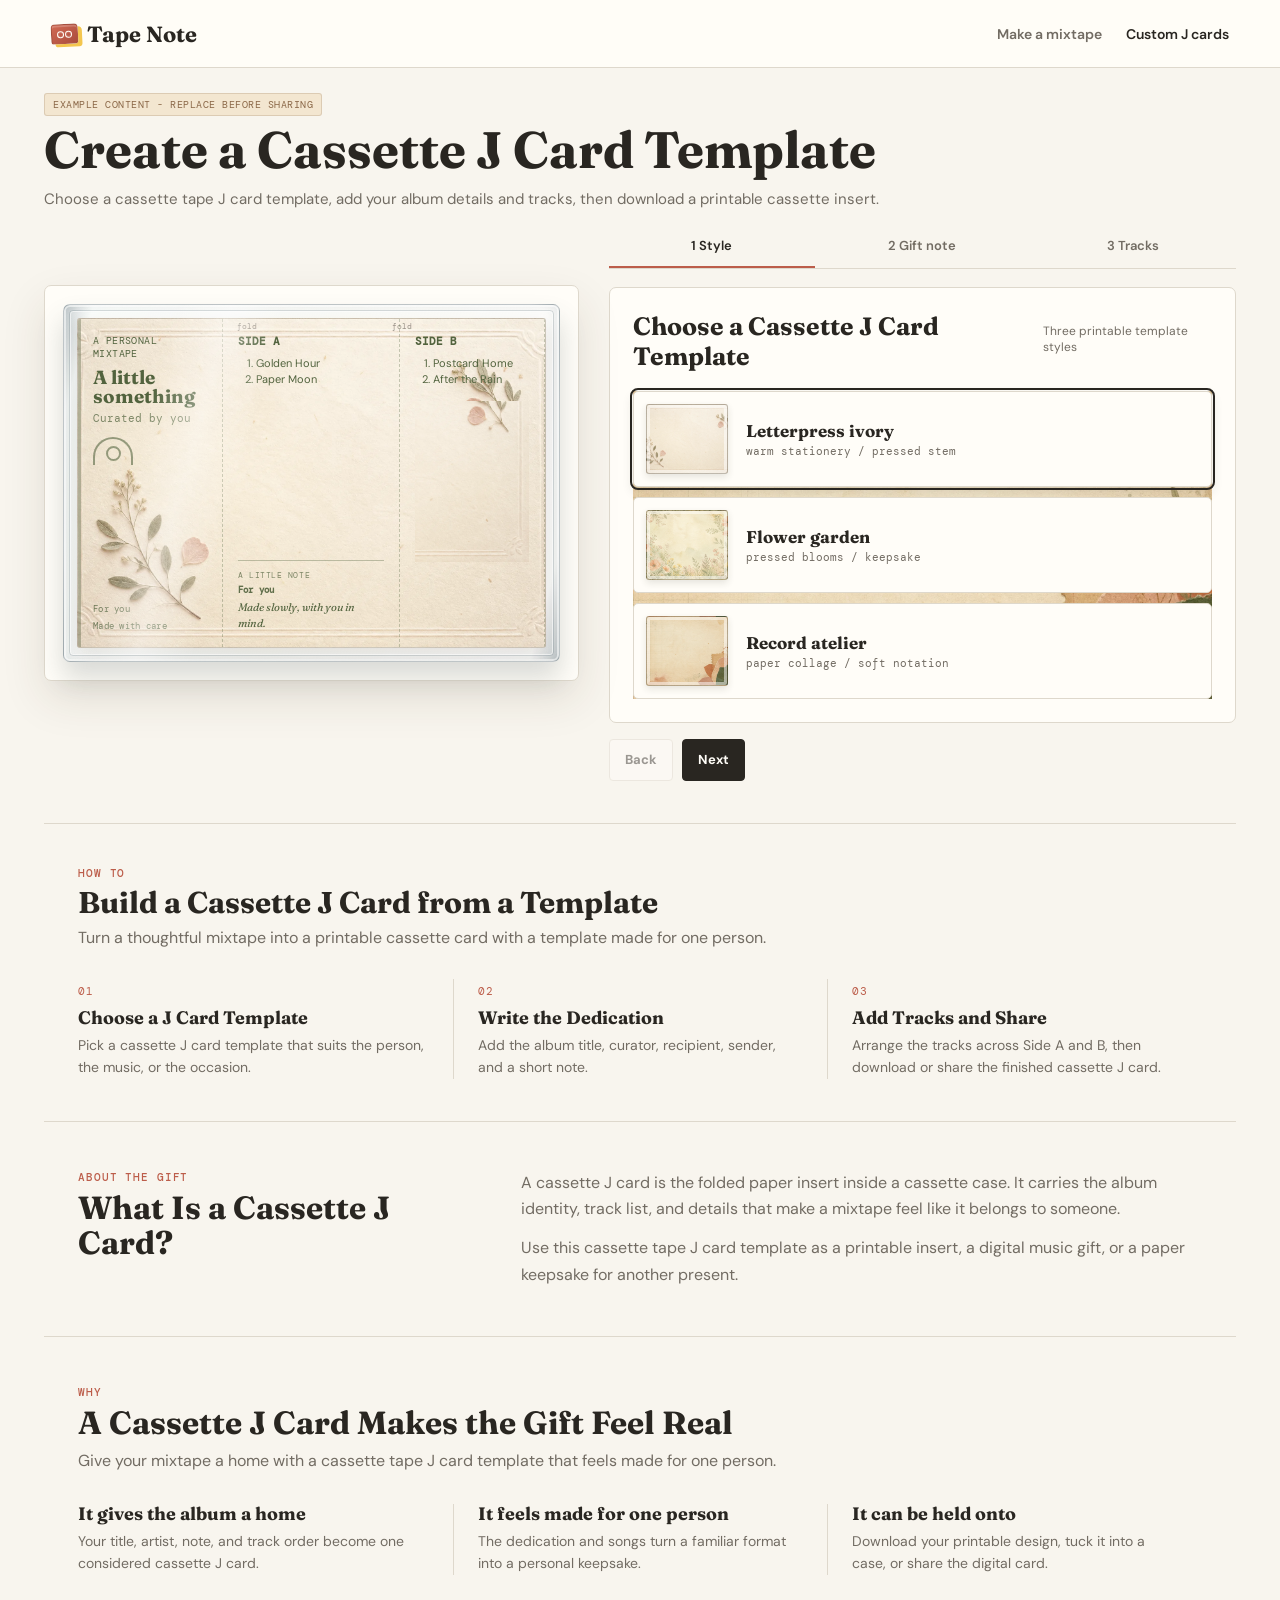
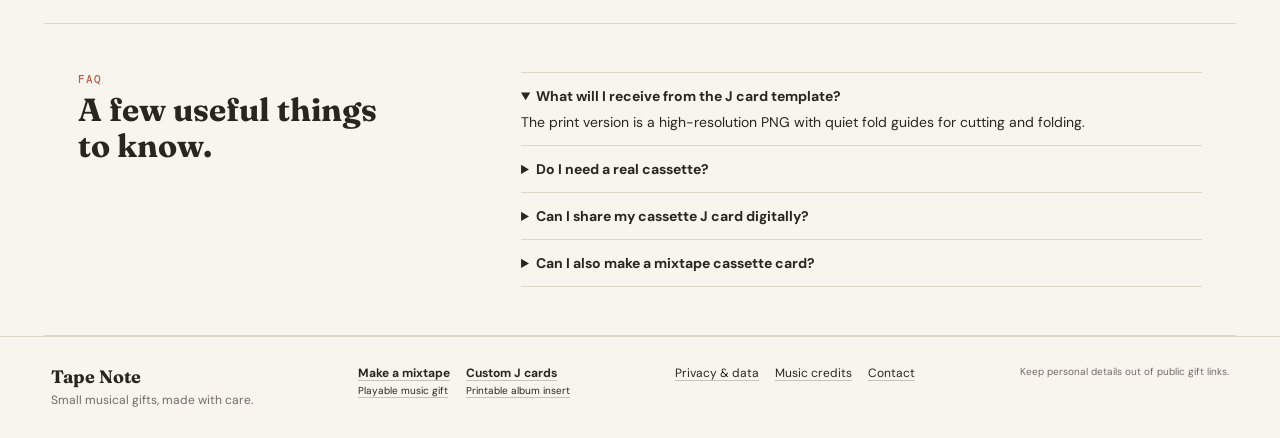
==== commit 45fd3c3b: "Improve homepage text layout Keep desktop headings and descriptions on one line while preserving mob" ====
--- a/custom-j-cards/index.html
+++ b/custom-j-cards/index.html
@@ -3,22 +3,22 @@
   <head>
     <meta charset="UTF-8" />
     <meta name="viewport" content="width=device-width, initial-scale=1.0" />
-    <meta name="description" content="Create custom J cards and printable cassette inserts with your own album title, note and track list." />
+    <meta name="description" content="Create a custom cassette J card template for any mixtape. Choose a cassette tape J card template, add album details, and download a printable design." />
     <meta name="theme-color" content="#f8f5ed" />
     <link rel="canonical" href="https://custommixtape.com/custom-j-cards/" />
     <link rel="icon" href="../assets/tape-note-favicon.svg" type="image/svg+xml" />
     <meta property="og:type" content="website" />
     <meta property="og:url" content="https://custommixtape.com/custom-j-cards/" />
-    <meta property="og:title" content="Custom J Cards for Gifting | Tape Note" />
-    <meta property="og:description" content="Make a printable cassette insert with an album title, track list and personal note." />
+    <meta property="og:title" content="J Card Template | Custom Cassette Tape J Card Template" />
+    <meta property="og:description" content="Create a custom cassette J card template for any mixtape. Choose a cassette tape J card template, add album details, and download a printable design." />
     <meta property="og:image" content="https://custommixtape.com/assets/tape-note-social-preview-og.png" />
     <meta property="og:image:width" content="1200" />
     <meta property="og:image:height" content="630" />
     <meta name="twitter:card" content="summary_large_image" />
-    <meta name="twitter:title" content="Custom J Cards for Gifting | Tape Note" />
-    <meta name="twitter:description" content="Make a printable cassette insert with an album title, track list and personal note." />
+    <meta name="twitter:title" content="J Card Template | Custom Cassette Tape J Card Template" />
+    <meta name="twitter:description" content="Create a custom cassette J card template for any mixtape. Choose a cassette tape J card template, add album details, and download a printable design." />
     <meta name="twitter:image" content="https://custommixtape.com/assets/tape-note-social-preview-og.png" />
-    <title>Custom J Cards | Design Printable Cassette Inserts</title>
+    <title>J Card Template | Custom Cassette Tape J Card Template</title>
     <link rel="preconnect" href="https://fonts.googleapis.com" />
     <link rel="preconnect" href="https://fonts.gstatic.com" crossorigin />
     <link href="https://fonts.googleapis.com/css2?family=DM+Mono:wght@400;500&family=DM+Sans:wght@400;500;600;700&family=Fraunces:opsz,wght@9..144,600;9..144,700&display=swap" rel="stylesheet" />
@@ -34,7 +34,7 @@
         "name": "Tape Note Custom J Cards",
         "applicationCategory": "DesignApplication",
         "operatingSystem": "Web",
-        "description": "Create custom J cards and printable cassette inserts with your own album title, note and track list.",
+        "description": "Create a custom cassette J card template for any mixtape. Choose a cassette tape J card template, add album details, and download a printable design.",
         "url": "https://custommixtape.com/custom-j-cards/"
       }
     </script>
--- a/styles.css
+++ b/styles.css
@@ -28,8 +28,10 @@
 .language { font-family: "DM Mono", monospace; font-size: 12px; color: var(--muted); border: 0; background: none; }
 
 .intro { max-width: 1260px; margin: 0 auto; padding: 42px clamp(18px, 4vw, 34px) 26px; display: flex; justify-content: space-between; gap: 30px; align-items: end; }
-.mix-intro { padding-top:30px; padding-bottom:16px; }
-.mix-intro h1 { margin-top:0; }
+.mix-intro { padding-top:30px; padding-bottom:18px; }
+.mix-intro h1 { max-width:900px; margin-top:0; margin-bottom:14px; font-size:clamp(39px,4.25vw,58px); line-height:1.04; }
+.mix-title-primary,.mix-title-secondary { display:block; }
+.mix-title-secondary { margin-top:7px; color:var(--brick); font-size:.66em; font-weight:600; line-height:1.16; }
 .eyebrow { color: var(--brick); font-family: "DM Mono", monospace; font-size: 11px; letter-spacing: .08em; text-transform: uppercase; font-weight: 500; }
 h1 { font: 700 clamp(36px, 5vw, 64px)/1.02 "Fraunces", serif; margin: 9px 0 12px; letter-spacing: 0; max-width: 740px; }
 .intro p { max-width: 610px; margin: 0; color: var(--muted); font-size: 17px; line-height: 1.5; }
@@ -197,9 +199,10 @@
 .mix-section-heading,.mix-howto-heading { max-width:610px; }.mix-section-heading h2,.mix-howto-heading h2,.mix-what-is h2,.mix-faq-heading h2 { margin:6px 0 8px; font:700 32px/1.12 "Fraunces",serif; }.mix-section-heading p,.mix-howto-heading p { margin:0; color:var(--muted); line-height:1.55; }
 .mix-howto-steps,.mix-why-points { display:grid; grid-template-columns:repeat(3,1fr); gap:0; margin-top:30px; }.mix-howto-steps article,.mix-why-points article { min-width:0; padding:0 24px; border-left:1px solid var(--line); }.mix-howto-steps article:first-child,.mix-why-points article:first-child { padding-left:0; border-left:0; }.mix-howto-steps span { color:var(--brick); font:11px "DM Mono",monospace; letter-spacing:.08em; }.mix-howto-steps h3,.mix-why-points h3 { margin:8px 0 7px; font:700 18px/1.15 "Fraunces",serif; }.mix-howto-steps p,.mix-why-points p { margin:0; color:var(--muted); font-size:14px; line-height:1.55; }
 .mix-what-is,.mix-faq { display:grid; grid-template-columns:.72fr 1.28fr; gap:60px; }.mix-what-is p { margin:0 0 13px; color:var(--muted); line-height:1.65; }.mix-what-is p:last-child { margin-bottom:0; }.mix-faq-heading { max-width:330px; }.mix-faq .faq { align-self:start; }.mix-faq .faq a { color:var(--ink); font-weight:700; text-underline-offset:3px; }
-.jcard-howto { max-width:1192px; margin:0 auto; padding:42px clamp(18px,4vw,34px); border-top:1px solid var(--line); border-bottom:1px solid var(--line); }.jcard-howto-heading { max-width:560px; }.jcard-howto h2 { margin:6px 0 7px; font:700 30px/1.1 "Fraunces",serif; }.jcard-howto-heading p { margin:0; color:var(--muted); line-height:1.55; }.jcard-howto-steps { display:grid; grid-template-columns:repeat(3,1fr); gap:0; margin-top:28px; }.jcard-howto-steps article { min-width:0; padding:0 24px; border-left:1px solid var(--line); }.jcard-howto-steps article:first-child { padding-left:0; border-left:0; }.jcard-howto-steps span { color:var(--brick); font:11px "DM Mono",monospace; letter-spacing:.08em; }.jcard-howto-steps h3 { margin:8px 0 7px; font:700 18px/1.15 "Fraunces",serif; }.jcard-howto-steps p { margin:0; color:var(--muted); font-size:14px; line-height:1.55; }
+@media (min-width:1000px) { .mix-intro p,.mix-section-heading p,.mix-howto-heading p { max-width:900px; white-space:nowrap; }.mix-section-heading,.mix-howto-heading { max-width:900px; }.mix-howto-heading h2 { white-space:nowrap; } }
+.jcard-howto { max-width:1192px; margin:0 auto; padding:42px clamp(18px,4vw,34px); border-top:1px solid var(--line); border-bottom:1px solid var(--line); }.jcard-howto-heading { max-width:900px; }.jcard-howto h2 { margin:6px 0 7px; font:700 30px/1.1 "Fraunces",serif; }.jcard-howto-heading p { max-width:900px; margin:0; color:var(--muted); line-height:1.55; white-space:nowrap; }.jcard-howto-steps { display:grid; grid-template-columns:repeat(3,1fr); gap:0; margin-top:28px; }.jcard-howto-steps article { min-width:0; padding:0 24px; border-left:1px solid var(--line); }.jcard-howto-steps article:first-child { padding-left:0; border-left:0; }.jcard-howto-steps span { color:var(--brick); font:11px "DM Mono",monospace; letter-spacing:.08em; }.jcard-howto-steps h3 { margin:8px 0 7px; font:700 18px/1.15 "Fraunces",serif; }.jcard-howto-steps p { margin:0; color:var(--muted); font-size:14px; line-height:1.55; }
 .jcard-why,.jcard-what-is,.jcard-faq { max-width:1192px; margin:0 auto; padding:48px clamp(18px,4vw,34px); border-bottom:1px solid var(--line); }
-.jcard-section-heading { max-width:610px; }.jcard-section-heading h2,.jcard-what-is h2,.jcard-faq-heading h2 { margin:6px 0 8px; font:700 32px/1.12 "Fraunces",serif; }.jcard-section-heading p { margin:0; color:var(--muted); line-height:1.55; }
+.jcard-section-heading { max-width:900px; }.jcard-section-heading h2,.jcard-what-is h2,.jcard-faq-heading h2 { margin:6px 0 8px; font:700 32px/1.12 "Fraunces",serif; }.jcard-section-heading p { max-width:900px; margin:0; color:var(--muted); line-height:1.55; white-space:nowrap; }
 .jcard-why-points { display:grid; grid-template-columns:repeat(3,1fr); gap:0; margin-top:30px; }.jcard-why-points article { min-width:0; padding:0 24px; border-left:1px solid var(--line); }.jcard-why-points article:first-child { padding-left:0; border-left:0; }.jcard-why-points h3 { margin:0 0 7px; font:700 18px/1.15 "Fraunces",serif; }.jcard-why-points p { margin:0; color:var(--muted); font-size:14px; line-height:1.55; }
 .jcard-what-is,.jcard-faq { display:grid; grid-template-columns:.72fr 1.28fr; gap:60px; }.jcard-what-is p { margin:0 0 13px; color:var(--muted); line-height:1.65; }.jcard-what-is p:last-child { margin-bottom:0; }.jcard-faq-heading { max-width:330px; }.jcard-faq .faq { align-self:start; }.jcard-faq .faq a { color:var(--ink); font-weight:700; text-underline-offset:3px; }
 
@@ -268,14 +271,15 @@
 .site-footer-links { display:flex; gap:14px; }
 .jcard-workspace .field input,.jcard-workspace .field textarea,.jcard-workspace .field select { width:100%; padding:10px 11px; border:1px solid var(--line); border-radius:4px; color:var(--ink); background:#fffefa; outline:none; }
 .jcard-intro { padding-top:24px; padding-bottom:14px; }
-.jcard-intro h1 { margin-top:0; font-size:clamp(36px,4vw,54px); }
-.jcard-intro p { font-size:15px; }
+.jcard-intro h1 { max-width:900px; margin-top:0; font-size:clamp(36px,4vw,54px); }
+.jcard-intro p { max-width:900px; font-size:15px; }
 .jcard-action-bar { justify-content:flex-start; }
 .jcard-workspace .editor-panel { min-height:auto; }
 .jcard-workspace .field textarea { min-height:98px; }
 .jcard-workspace .field input:focus,.jcard-workspace .field textarea:focus,.jcard-workspace .field select:focus { border-color:var(--brick); box-shadow:0 0 0 3px rgba(188,93,74,.12); }
 
 @media (min-width:821px) {
+  .jcard-intro p { white-space:nowrap; }
   .jcard-workspace .preview-column { padding-top:60px; }
   .jcard-workspace .template-option { min-height:96px; padding:13px 14px 13px 112px; }
   .jcard-workspace .template-swatch { left:12px; top:12px; width:82px; height:70px; }
@@ -286,7 +290,7 @@
 .track-inputs { display:grid; grid-template-columns:1fr 1fr; gap:14px; }.track-box { border:1px solid var(--line); padding:12px; border-radius:5px; }.track-box h3 { margin:0 0 8px; font:700 13px "Fraunces",serif; }.track-box input { width:100%; padding:8px; border:0; border-bottom:1px solid var(--line); background:transparent; margin-top:3px; font-size:12px; outline:none; }.track-box input:focus { border-color:var(--brick); }
 
 @media (max-width: 820px) { .site-header { height:60px; }.site-nav { gap:13px; }.site-nav a { font-size:12px; }.language { display:none; }.intro { padding-top:27px; display:block; }.mix-intro { padding-top:22px; padding-bottom:14px; }.intro-note { margin-top:16px; }.workspace { grid-template-columns:1fr; padding-bottom:28px; }.preview-column { position:relative; top:auto; }.preview-shell { padding:12px; }.editor-panel { padding:17px; min-height: 385px; }.mix-howto-steps,.mix-why-points { grid-template-columns:1fr; gap:20px; }.mix-howto-steps article,.mix-why-points article { padding:20px 0 0; border-top:1px solid var(--line); border-left:0; }.mix-howto-steps article:first-child,.mix-why-points article:first-child { padding-top:0; border-top:0; }.mix-what-is,.mix-faq { grid-template-columns:1fr; gap:24px; }.jcard-howto-steps { grid-template-columns:1fr; gap:20px; }.jcard-howto-steps article { padding:20px 0 0; border-top:1px solid var(--line); border-left:0; }.jcard-howto-steps article:first-child { padding-top:0; border-top:0; }.details { padding-top:38px; }.details-grid { grid-template-columns:1fr; gap:22px; }.artboard { aspect-ratio:1.25; }.field-grid,.track-inputs { grid-template-columns:1fr; }.field.full { grid-column:auto; } }
-@media (max-width: 820px) { .jcard-why-points { grid-template-columns:1fr; gap:20px; }.jcard-why-points article { padding:20px 0 0; border-top:1px solid var(--line); border-left:0; }.jcard-why-points article:first-child { padding-top:0; border-top:0; }.jcard-what-is,.jcard-faq { grid-template-columns:1fr; gap:24px; } }
+@media (max-width: 820px) { .jcard-why-points { grid-template-columns:1fr; gap:20px; }.jcard-why-points article { padding:20px 0 0; border-top:1px solid var(--line); border-left:0; }.jcard-why-points article:first-child { padding-top:0; border-top:0; }.jcard-howto-heading p,.jcard-section-heading p { white-space:normal; }.jcard-what-is,.jcard-faq { grid-template-columns:1fr; gap:24px; } }
 @media (max-width: 540px) {
   body { overflow-x:hidden; }
   .site-header { padding:0 14px; }
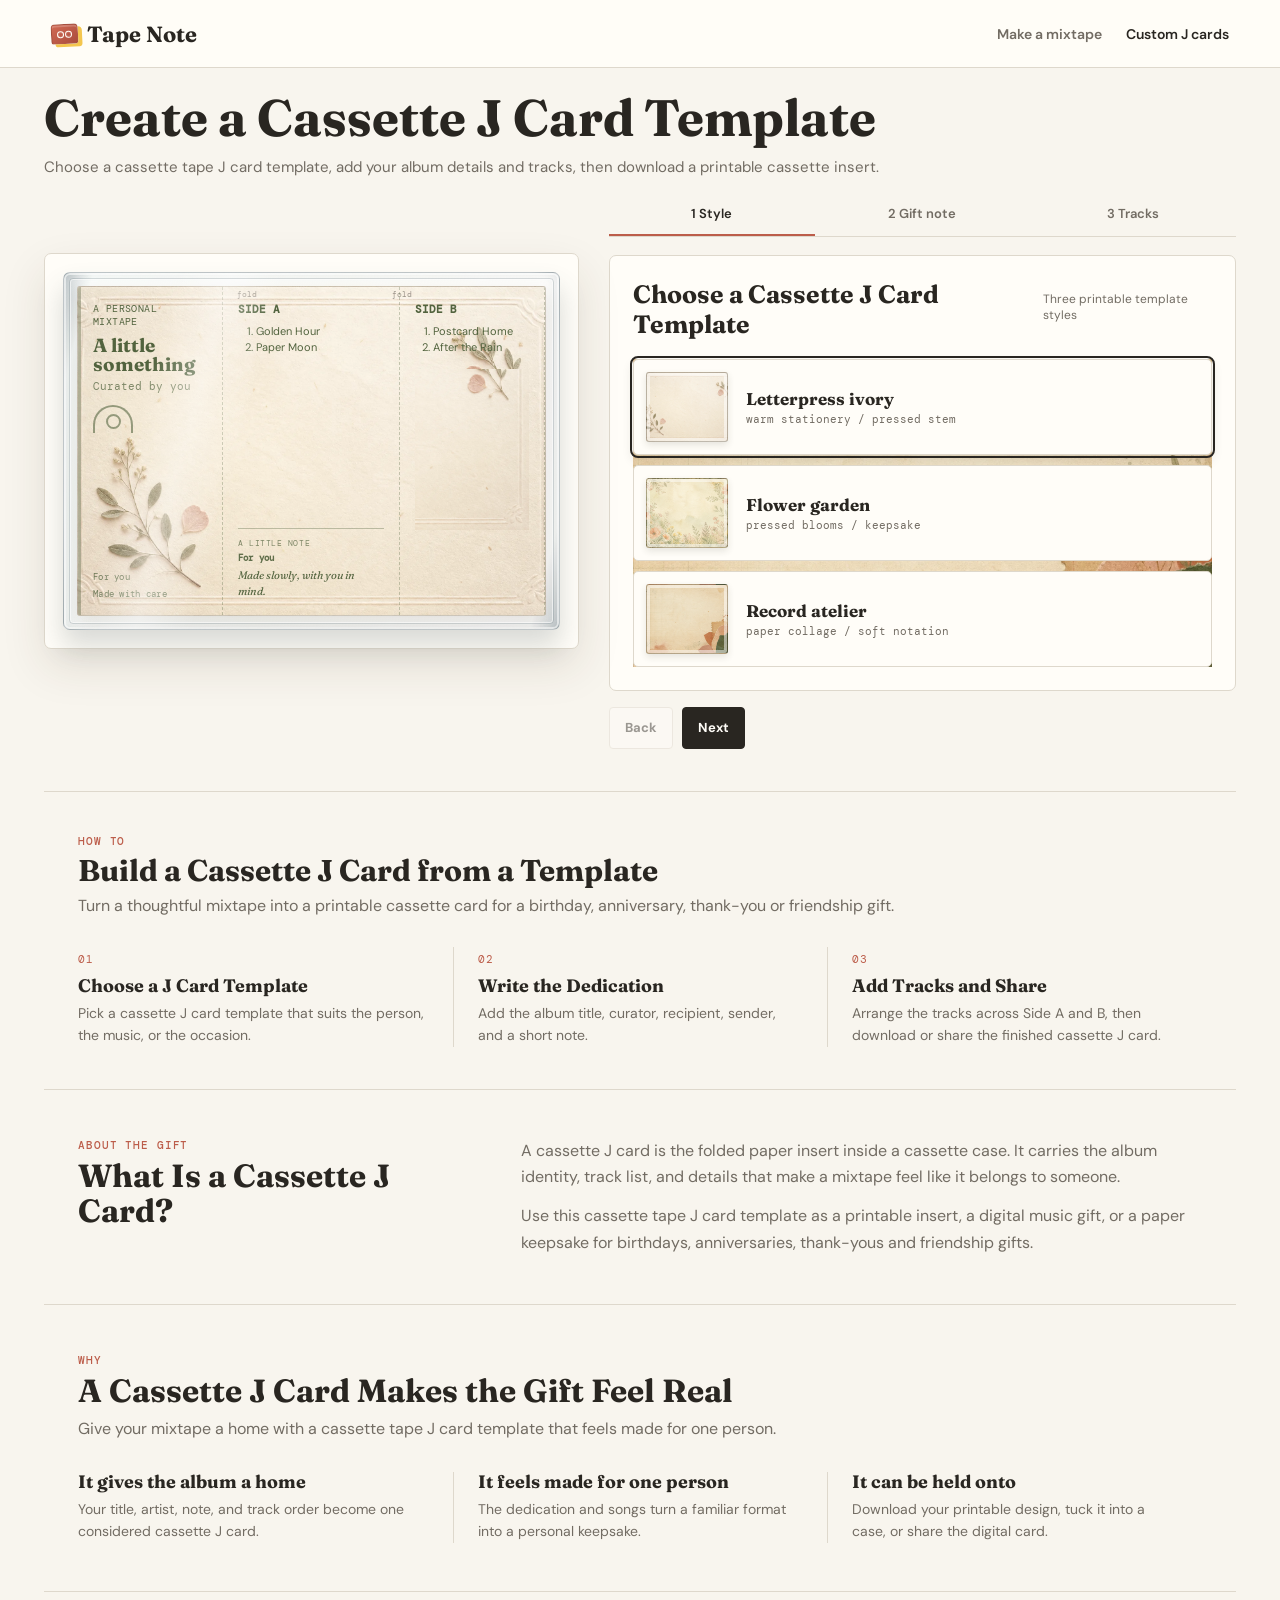
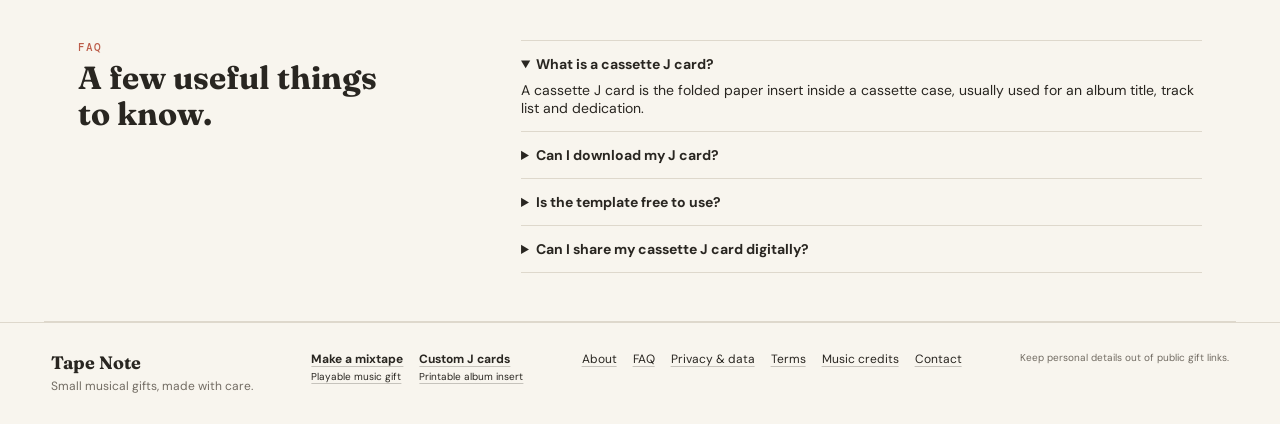
==== commit b96f323b: "update" ====
--- a/custom-j-cards/index.html
+++ b/custom-j-cards/index.html
@@ -5,19 +5,19 @@
     <meta name="viewport" content="width=device-width, initial-scale=1.0" />
     <meta name="description" content="Create a custom cassette J card template for any mixtape. Choose a cassette tape J card template, add album details, and download a printable design." />
     <meta name="theme-color" content="#f8f5ed" />
-    <link rel="canonical" href="https://custommixtape.com/custom-j-cards/" />
+    <link rel="canonical" href="https://www.custommixtape.com/custom-j-cards" />
     <link rel="icon" href="../assets/tape-note-favicon.svg" type="image/svg+xml" />
     <meta property="og:type" content="website" />
-    <meta property="og:url" content="https://custommixtape.com/custom-j-cards/" />
+    <meta property="og:url" content="https://www.custommixtape.com/custom-j-cards" />
     <meta property="og:title" content="J Card Template | Custom Cassette Tape J Card Template" />
     <meta property="og:description" content="Create a custom cassette J card template for any mixtape. Choose a cassette tape J card template, add album details, and download a printable design." />
-    <meta property="og:image" content="https://custommixtape.com/assets/tape-note-social-preview-og.png" />
+    <meta property="og:image" content="https://www.custommixtape.com/assets/tape-note-social-preview-og.png" />
     <meta property="og:image:width" content="1200" />
     <meta property="og:image:height" content="630" />
     <meta name="twitter:card" content="summary_large_image" />
     <meta name="twitter:title" content="J Card Template | Custom Cassette Tape J Card Template" />
     <meta name="twitter:description" content="Create a custom cassette J card template for any mixtape. Choose a cassette tape J card template, add album details, and download a printable design." />
-    <meta name="twitter:image" content="https://custommixtape.com/assets/tape-note-social-preview-og.png" />
+    <meta name="twitter:image" content="https://www.custommixtape.com/assets/tape-note-social-preview-og.png" />
     <title>J Card Template | Custom Cassette Tape J Card Template</title>
     <link rel="preconnect" href="https://fonts.googleapis.com" />
     <link rel="preconnect" href="https://fonts.gstatic.com" crossorigin />
@@ -25,7 +25,41 @@
     <link rel="stylesheet" href="../styles.css" />
   </head>
   <body>
-    <main id="app"></main>
+    <main id="app">
+      <section class="seo-fallback" aria-label="Custom J card template maker">
+        <h1>Create a Cassette J Card Template</h1>
+        <p>Choose a cassette tape J card template, add your album details and tracks, then download a printable cassette insert.</p>
+        <section aria-labelledby="seo-jcard-howto-heading">
+          <h2 id="seo-jcard-howto-heading">Build a Cassette J Card from a Template</h2>
+          <p>Turn a thoughtful mixtape into a printable cassette card for a birthday, anniversary, thank-you or friendship gift.</p>
+          <ol>
+            <li><strong>Choose a J Card Template.</strong> Pick a cassette J card template that suits the person, the music, or the occasion.</li>
+            <li><strong>Write the Dedication.</strong> Add the album title, curator, recipient, sender, and a short note.</li>
+            <li><strong>Add Tracks and Share.</strong> Arrange the tracks across Side A and B, then download or share the finished cassette J card.</li>
+          </ol>
+        </section>
+        <section aria-labelledby="seo-jcard-why-heading">
+          <h2 id="seo-jcard-why-heading">A Cassette J Card Makes the Gift Feel Real</h2>
+          <p>Give your mixtape a home with a cassette tape J card template that feels made for one person.</p>
+        </section>
+        <section aria-labelledby="seo-jcard-about-heading">
+          <h2 id="seo-jcard-about-heading">What Is a Cassette J Card?</h2>
+          <p>A cassette J card is the folded paper insert inside a cassette case. It carries the album identity, track list, and details that make a mixtape feel like it belongs to someone.</p>
+          <p>Use this cassette tape J card template as a printable insert, a digital music gift, or a paper keepsake for birthdays, anniversaries, thank-yous and friendship gifts.</p>
+        </section>
+        <section aria-labelledby="seo-jcard-faq-heading">
+          <h2 id="seo-jcard-faq-heading">Cassette J Card Template FAQ</h2>
+          <h3>What is a cassette J card?</h3>
+          <p>It is the folded paper insert inside a cassette case, usually used for an album title, track list and dedication.</p>
+          <h3>Can I download my J card?</h3>
+          <p>Yes. After adding your album details and tracks, you can download a high-resolution PNG with fold guides.</p>
+          <h3>Is the template free to use?</h3>
+          <p>Yes. You can create, download and share a personal cassette J card at no cost.</p>
+          <h3>Can I share my cassette J card digitally?</h3>
+          <p>Yes. The finished card can be shared by link as a small digital gift.</p>
+        </section>
+      </section>
+    </main>
     <script src="../app.js"></script>
     <script type="application/ld+json">
       {
@@ -35,7 +69,7 @@
         "applicationCategory": "DesignApplication",
         "operatingSystem": "Web",
         "description": "Create a custom cassette J card template for any mixtape. Choose a cassette tape J card template, add album details, and download a printable design.",
-        "url": "https://custommixtape.com/custom-j-cards/"
+        "url": "https://www.custommixtape.com/custom-j-cards"
       }
     </script>
   </body>
--- a/styles.css
+++ b/styles.css
@@ -113,12 +113,12 @@
 .note-from small { color:#7b94a2; font:10px "DM Mono",monospace; letter-spacing:.06em; text-transform:uppercase; }
 .note-from b { min-width:0; max-width:calc(100% - 42px); overflow:hidden; color:#6b7f87; font:600 12px/1.1 "DM Sans",sans-serif; text-overflow:ellipsis; white-space:nowrap; }
 .little-note-card p { margin:0; font-size:15px; line-height:1.6; overflow-wrap:anywhere; }
-.final-gift { justify-content:flex-start; gap:14px; min-height:560px; padding:34px 30px 40px; }
+.final-gift { --gift-object-width:min(76%, 430px); justify-content:flex-start; gap:14px; min-height:560px; padding:34px 30px 40px; }
 .final-gift .little-note-card { z-index:4; width:min(64%, 310px); min-height:124px; margin-bottom:-38px; padding:20px 24px 14px 45px; transform:rotate(-2deg); box-shadow:0 12px 24px rgba(53,70,78,.19); }
 .final-gift .little-note-card p { font-size:14px; line-height:1.58; }
-.final-gift .jcase { z-index:2; width:min(76%, 430px); transform:perspective(1400px) rotateX(.5deg) rotateZ(-.4deg); }
-.gift-cassette-player { position:relative; z-index:3; width:min(66%, 350px); aspect-ratio:1.82; margin-top:-8px; filter:drop-shadow(0 13px 18px rgba(49,72,76,.18)); }
-.gift-player-stack { position:relative; z-index:3; width:min(78%, 410px); display:grid; gap:12px; justify-items:center; }
+.final-gift .jcase { z-index:2; width:var(--gift-object-width); transform:perspective(1400px) rotateX(.5deg) rotateZ(-.4deg); }
+.gift-cassette-player { position:relative; z-index:3; width:100%; aspect-ratio:1.96; margin-top:-8px; filter:drop-shadow(0 13px 18px rgba(49,72,76,.18)); }
+.gift-player-stack { position:relative; z-index:3; width:min(66%, 350px); display:grid; gap:12px; justify-items:center; }
 .gift-player-stack .gift-cassette-player { width:100%; }
 .gift-track-list { width:100%; display:grid; gap:5px; padding:8px; background:rgba(255,253,248,.76); border:1px solid rgba(63,83,87,.15); border-radius:8px; text-align:left; }
 .gift-track-button { display:grid; grid-template-columns:22px 1fr auto; align-items:center; gap:8px; min-height:32px; padding:5px 8px; border:0; border-radius:5px; color:#39494d; background:transparent; text-align:left; }
@@ -330,9 +330,9 @@
   .final-gift { min-height:0; padding:24px 4px 30px; gap:8px; }
   .final-gift .little-note-card { width:88%; min-height:110px; margin-bottom:-30px; padding:17px 20px 12px 40px; }
   .final-gift .little-note-card p { font-size:13px; }
-  .final-gift .jcase { width:91%; }
-  .gift-cassette-player { width:82%; margin-top:-4px; }
-  .gift-player-stack { width:96%; }
+  .final-gift { --gift-object-width:91%; }
+  .gift-cassette-player { margin-top:-4px; }
+  .gift-player-stack { width:74%; }
   .share-panel div { grid-template-columns:1fr; }
   .details { padding:38px 16px 55px; }
   .details h2 { font-size:28px; }
@@ -360,6 +360,12 @@
 .legal-page h2 { margin:0 0 9px; font:700 23px/1.15 "Fraunces",serif; }
 .legal-page p { max-width:680px; margin:0 0 12px; color:var(--muted); line-height:1.7; }
 .legal-page p:last-child { margin-bottom:0; }
+.legal-page ul { max-width:680px; margin:0; padding-left:22px; color:var(--muted); line-height:1.7; }
+.legal-page li + li { margin-top:8px; }
+.legal-page details { padding:18px 0; border-top:1px solid var(--line); }
+.legal-page details:last-child { border-bottom:1px solid var(--line); }
+.legal-page summary { cursor:pointer; color:var(--ink); font-weight:700; }
+.legal-page details p { margin-top:12px; }
 
 @media (max-width: 820px) {
   .jcard-workspace .preview-column { position:sticky; top:60px; z-index:12; padding:6px 0; background:var(--paper); }
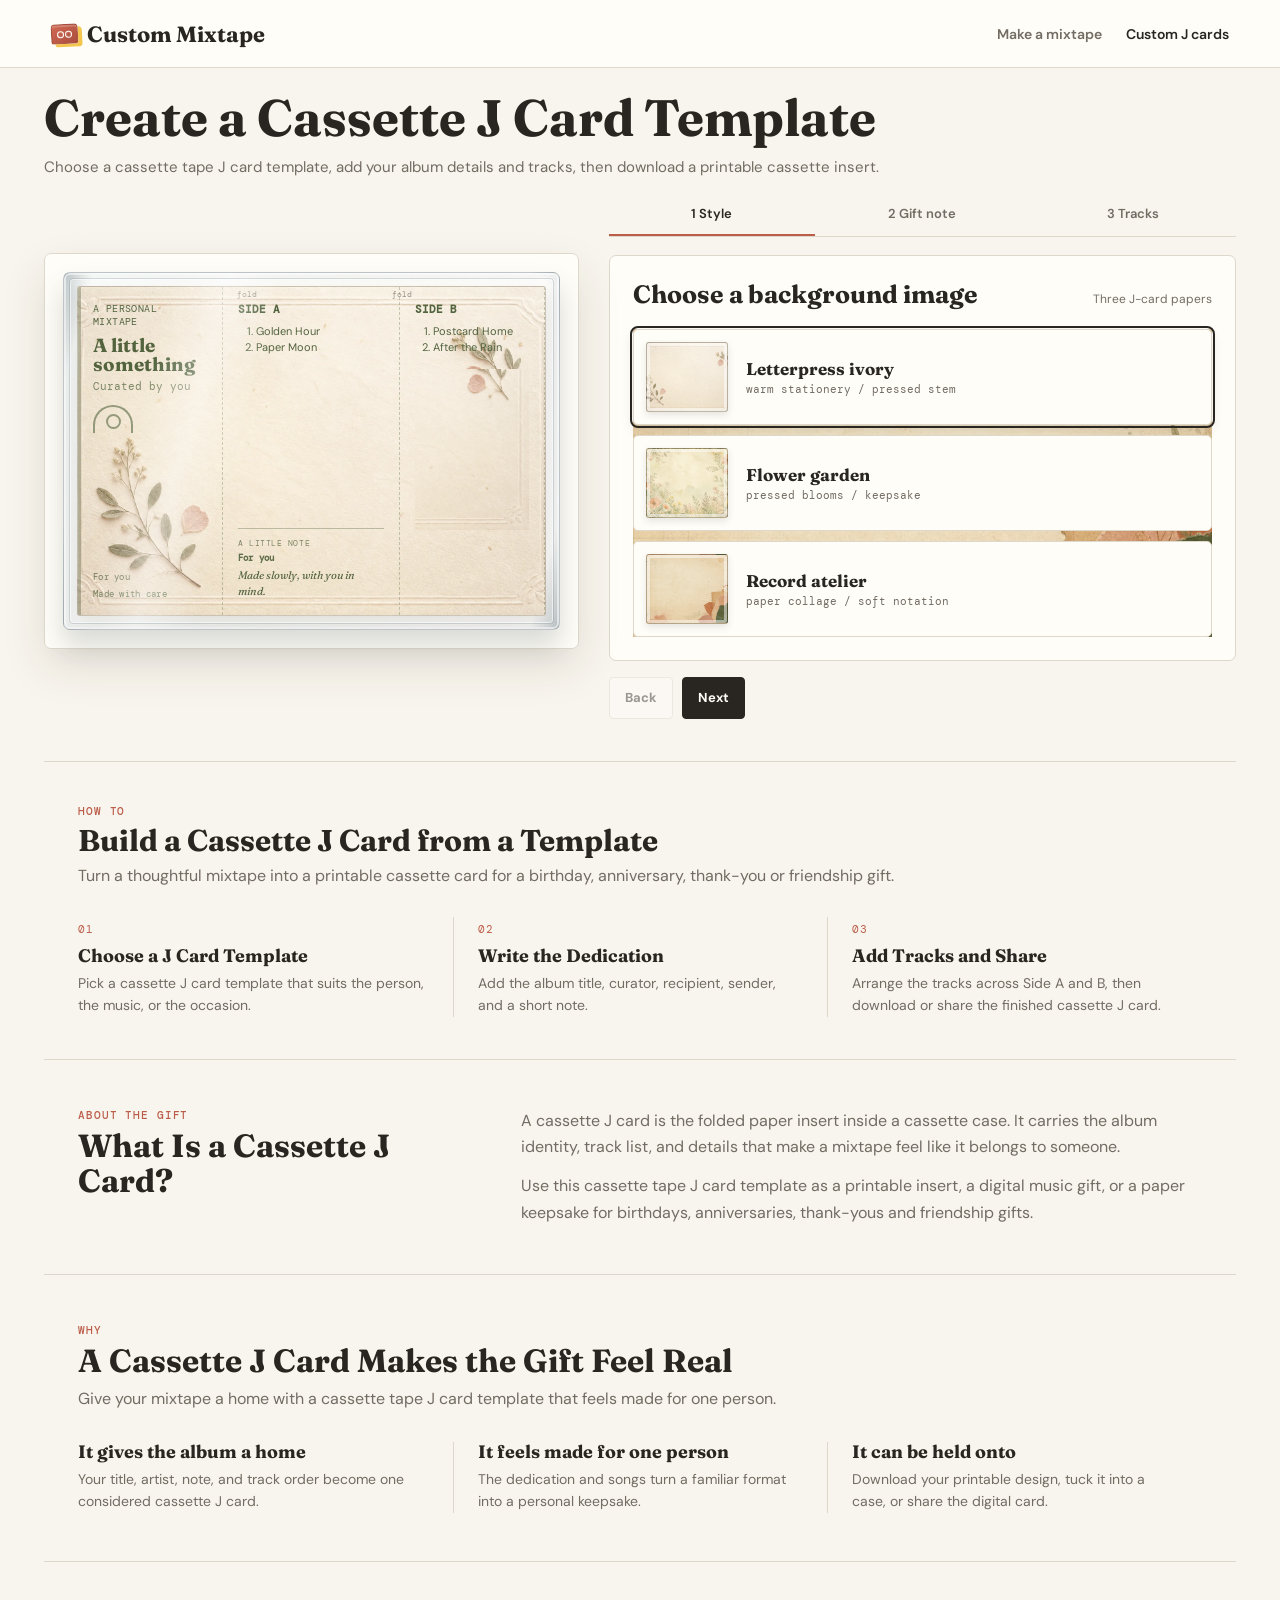
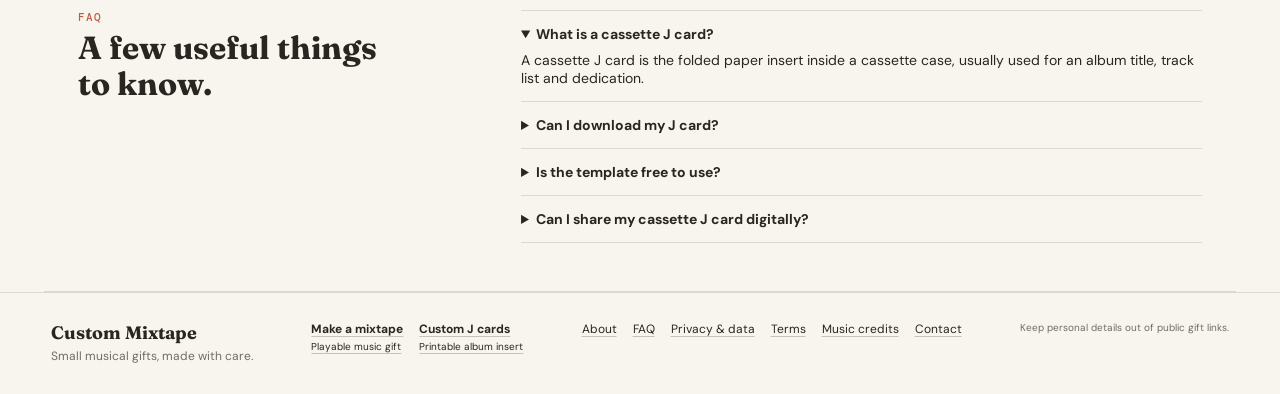
==== commit aafb910d: "update" ====
--- a/custom-j-cards/index.html
+++ b/custom-j-cards/index.html
@@ -65,7 +65,7 @@
       {
         "@context": "https://schema.org",
         "@type": "WebApplication",
-        "name": "Tape Note Custom J Cards",
+        "name": "Custom Mixtape J Card Template",
         "applicationCategory": "DesignApplication",
         "operatingSystem": "Web",
         "description": "Create a custom cassette J card template for any mixtape. Choose a cassette tape J card template, add album details, and download a printable design.",
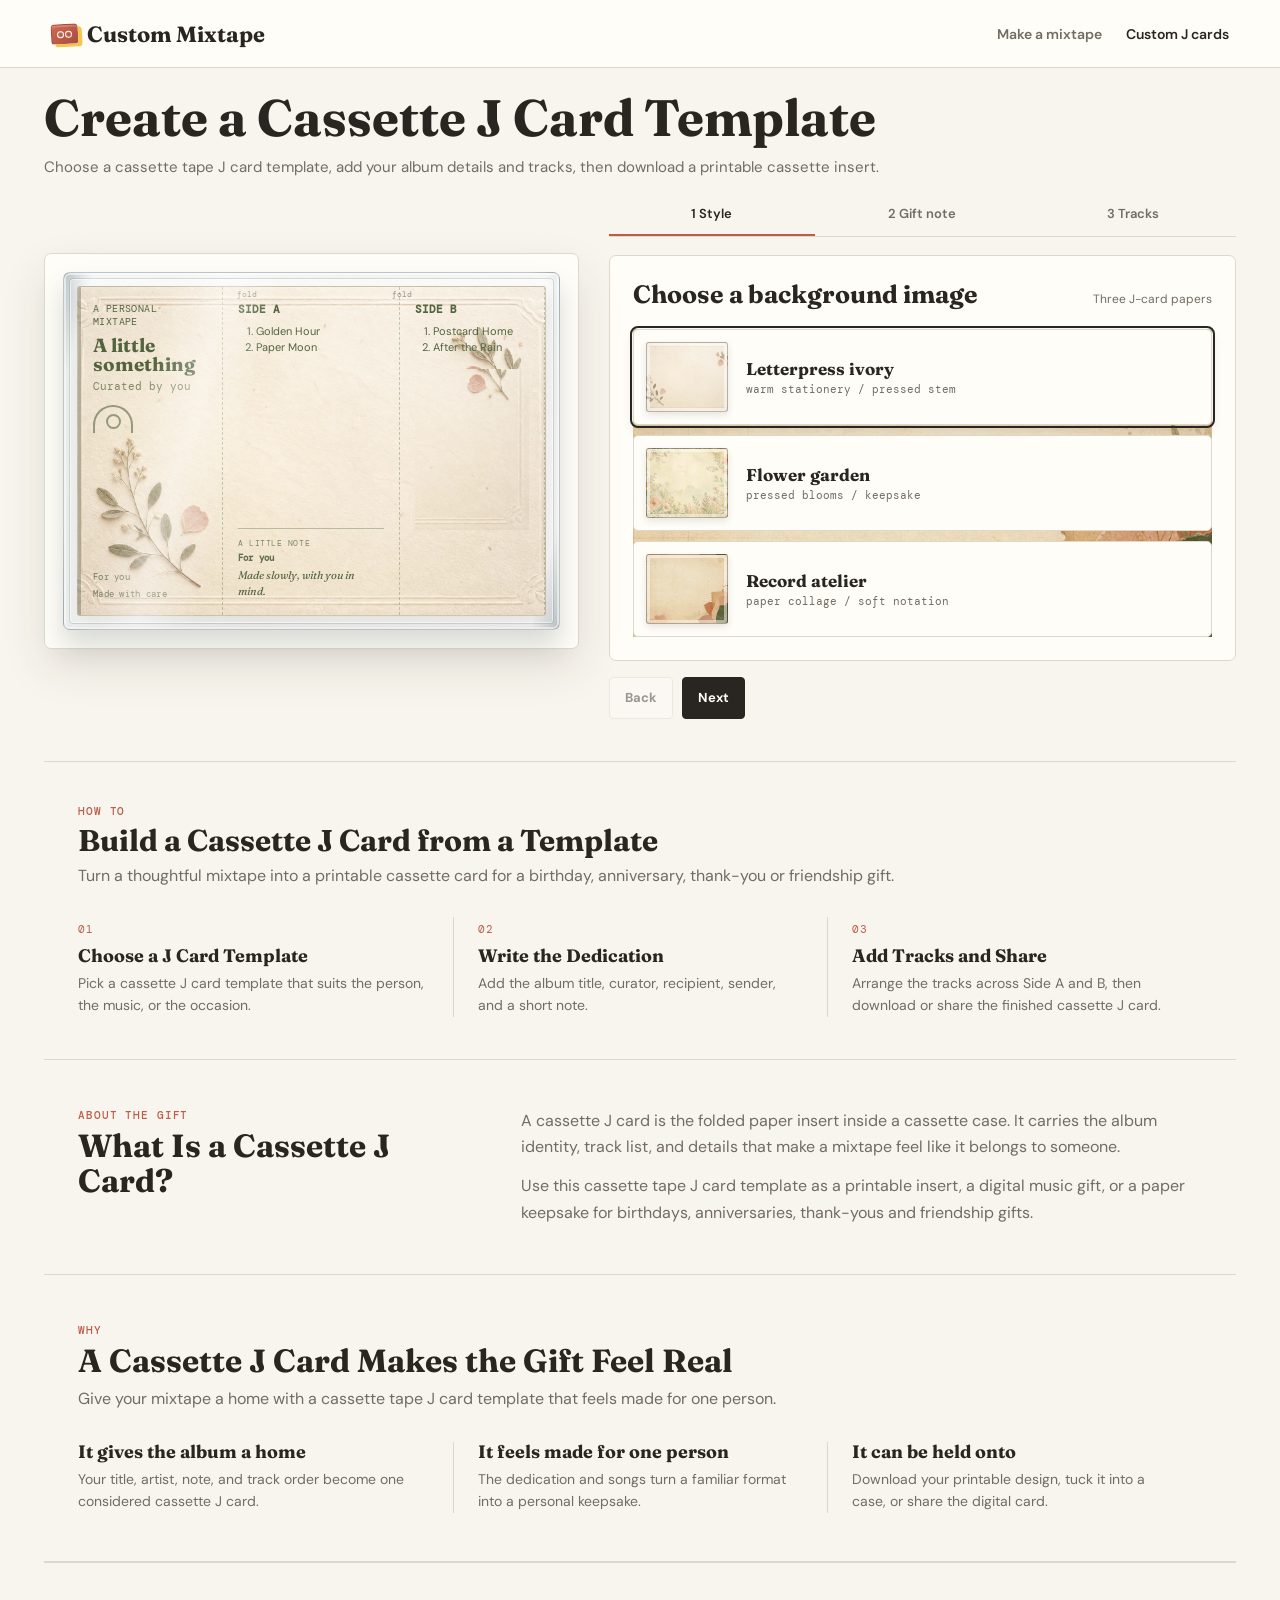
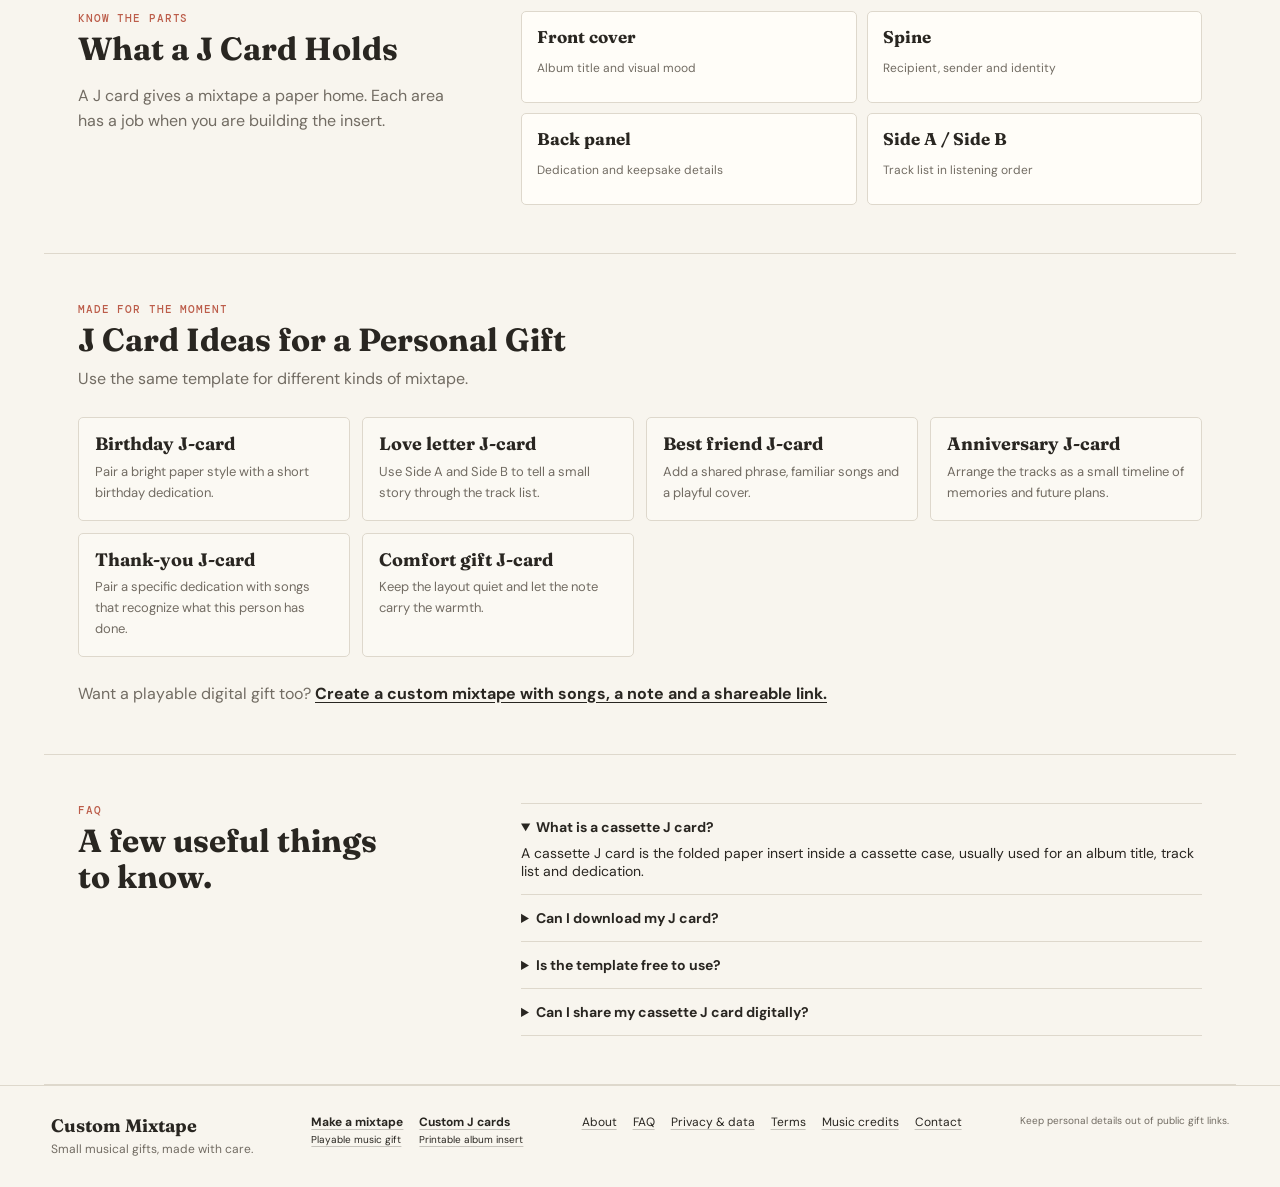
==== commit bbb6cdb4: "update" ====
--- a/custom-j-cards/index.html
+++ b/custom-j-cards/index.html
@@ -47,6 +47,15 @@
           <p>A cassette J card is the folded paper insert inside a cassette case. It carries the album identity, track list, and details that make a mixtape feel like it belongs to someone.</p>
           <p>Use this cassette tape J card template as a printable insert, a digital music gift, or a paper keepsake for birthdays, anniversaries, thank-yous and friendship gifts.</p>
         </section>
+        <section aria-labelledby="seo-jcard-parts-heading">
+          <h2 id="seo-jcard-parts-heading">What a J Card Holds</h2>
+          <p>Front cover: album title and visual mood. Spine: recipient, sender and album identity. Back panel: dedication and keepsake details. Side A and Side B: the track list in listening order.</p>
+        </section>
+        <section aria-labelledby="seo-jcard-examples-heading">
+          <h2 id="seo-jcard-examples-heading">J Card Ideas for a Personal Gift</h2>
+          <p>Make a Birthday J-card, Love letter J-card, Best friend J-card, Anniversary J-card, Thank-you J-card or Comfort gift J-card, then connect it to a playable digital mixtape.</p>
+          <p><a href="../">Create a custom mixtape with songs, a note and a shareable link.</a></p>
+        </section>
         <section aria-labelledby="seo-jcard-faq-heading">
           <h2 id="seo-jcard-faq-heading">Cassette J Card Template FAQ</h2>
           <h3>What is a cassette J card?</h3>
--- a/styles.css
+++ b/styles.css
@@ -199,12 +199,24 @@
 .mix-section-heading,.mix-howto-heading { max-width:610px; }.mix-section-heading h2,.mix-howto-heading h2,.mix-what-is h2,.mix-faq-heading h2 { margin:6px 0 8px; font:700 32px/1.12 "Fraunces",serif; }.mix-section-heading p,.mix-howto-heading p { margin:0; color:var(--muted); line-height:1.55; }
 .mix-howto-steps,.mix-why-points { display:grid; grid-template-columns:repeat(3,1fr); gap:0; margin-top:30px; }.mix-howto-steps article,.mix-why-points article { min-width:0; padding:0 24px; border-left:1px solid var(--line); }.mix-howto-steps article:first-child,.mix-why-points article:first-child { padding-left:0; border-left:0; }.mix-howto-steps span { color:var(--brick); font:11px "DM Mono",monospace; letter-spacing:.08em; }.mix-howto-steps h3,.mix-why-points h3 { margin:8px 0 7px; font:700 18px/1.15 "Fraunces",serif; }.mix-howto-steps p,.mix-why-points p { margin:0; color:var(--muted); font-size:14px; line-height:1.55; }
 .mix-what-is,.mix-faq { display:grid; grid-template-columns:.72fr 1.28fr; gap:60px; }.mix-what-is p { margin:0 0 13px; color:var(--muted); line-height:1.65; }.mix-what-is p:last-child { margin-bottom:0; }.mix-faq-heading { max-width:330px; }.mix-faq .faq { align-self:start; }.mix-faq .faq a { color:var(--ink); font-weight:700; text-underline-offset:3px; }
-@media (min-width:1000px) { .mix-intro p,.mix-section-heading p,.mix-howto-heading p { max-width:900px; white-space:nowrap; }.mix-section-heading,.mix-howto-heading { max-width:900px; }.mix-howto-heading h2 { white-space:nowrap; } }
+.mix-hero-action { margin-top:20px; }
+.maker-guide { margin:0 0 15px; color:var(--muted); font-size:12px; line-height:1.5; }.maker-song-guidance { margin:-8px 0 13px; color:var(--muted); font-size:12px; line-height:1.5; }.finish-note { margin:15px 0 0; color:var(--muted); font-size:11px; line-height:1.5; }
+.mix-examples,.mix-value,.mix-scenes,.mix-explore { max-width:1192px; margin:0 auto; padding:48px clamp(18px,4vw,34px); border-bottom:1px solid var(--line); }
+.mix-examples { border-top:1px solid var(--line); }.mix-example-grid { display:grid; grid-template-columns:repeat(3,minmax(0,1fr)); gap:16px; margin-top:28px; }.mix-example-card { min-width:0; border:1px solid var(--line); border-radius:6px; overflow:hidden; background:#fffdf8; }.mix-example-art { min-height:190px; position:relative; padding:19px; background-color:var(--theme-bg); background-image:var(--theme-art); background-size:cover; }.mix-example-note { position:relative; z-index:1; width:144px; display:grid; gap:4px; padding:10px; color:var(--theme-ink); background:rgba(255,253,246,.92); box-shadow:0 7px 14px rgba(39,36,30,.13); transform:rotate(-4deg); }.mix-example-note small { font:10px "DM Mono",monospace; }.mix-example-note strong { margin-top:5px; font:700 16px "Fraunces",serif; }.mix-example-tape { position:absolute; right:18px; bottom:17px; width:150px; height:82px; padding:11px 13px; overflow:hidden; color:var(--theme-ink); border:2px solid rgba(87,101,96,.4); border-radius:7px; background:rgba(255,253,246,.9); box-shadow:0 8px 14px rgba(39,36,30,.17); transform:rotate(7deg); }.mix-example-tape span,.mix-example-tape b { position:relative; z-index:2; display:block; text-align:center; font:700 13px "Fraunces",serif; }.mix-example-tape b { margin-top:7px; font:9px "DM Mono",monospace; }.mix-example-tape i { position:absolute; top:35px; width:23px; height:23px; border:5px solid #d8ded9; border-radius:50%; background:#9ca7a4; box-shadow:inset 0 0 0 5px #f8f8f2; }.mix-example-tape i:nth-of-type(1) { left:20px; }.mix-example-tape i:nth-of-type(2) { right:20px; }.mix-example-copy { padding:17px; }.mix-example-copy .example-badge { margin-bottom:9px; }.mix-example-copy h3 { margin:0 0 7px; font:700 20px/1.15 "Fraunces",serif; }.mix-example-copy p { margin:0 0 12px; color:var(--muted); font-size:13px; line-height:1.5; }.text-link { color:var(--ink); font-size:13px; font-weight:700; text-decoration:underline; text-underline-offset:3px; }
+.hero-gift-preview { width:min(100%,300px); display:grid; grid-template-columns:1fr 1fr; gap:12px; flex:0 0 300px; padding:14px; color:var(--ink); border:1px solid var(--line); border-radius:6px; background:#fffdf8; box-shadow:0 10px 24px rgba(58,50,40,.08); transform:rotate(1.5deg); }
+.hero-gift-note { display:grid; align-content:start; gap:5px; min-width:0; padding:5px 2px; }.hero-gift-note .example-badge { width:max-content; margin:0 0 2px; }.hero-gift-note strong { font:700 20px/1.05 "Fraunces",serif; }.hero-gift-note small { color:var(--muted); font:10px "DM Mono",monospace; }.hero-gift-note p { margin:7px 0 0; color:var(--muted); font-size:11px; line-height:1.45; }
+.hero-gift-cassette { position:relative; align-self:center; min-height:78px; padding:12px 8px; overflow:hidden; color:#52633e; border:2px solid rgba(87,101,96,.4); border-radius:7px; background:#eef1e8; box-shadow:0 7px 12px rgba(39,36,30,.13); transform:rotate(5deg); }.hero-gift-cassette span,.hero-gift-cassette b { position:relative; z-index:2; display:block; text-align:center; font:700 11px "Fraunces",serif; }.hero-gift-cassette b { margin-top:7px; font:8px "DM Mono",monospace; }.hero-gift-cassette i { position:absolute; top:38px; width:20px; height:20px; border:4px solid #d8ded9; border-radius:50%; background:#9ca7a4; box-shadow:inset 0 0 0 4px #f8f8f2; }.hero-gift-cassette i:nth-of-type(1) { left:12px; }.hero-gift-cassette i:nth-of-type(2) { right:12px; }
+.hero-gift-open { grid-column:1/-1; color:var(--brick); font-size:12px; font-weight:700; text-decoration:underline; text-underline-offset:3px; }
+.mix-value-points { display:grid; grid-template-columns:repeat(3,minmax(0,1fr)); gap:0; margin-top:30px; }.mix-value-points article { min-width:0; padding:0 24px; border-left:1px solid var(--line); }.mix-value-points article:first-child { padding-left:0; border-left:0; }.mix-value-points h3 { margin:0 0 7px; font:700 18px/1.15 "Fraunces",serif; }.mix-value-points p { margin:0; color:var(--muted); font-size:14px; line-height:1.55; }
+.scene-grid { display:grid; grid-template-columns:repeat(5,minmax(0,1fr)); gap:10px; margin-top:28px; }.scene-card { min-width:0; display:flex; flex-direction:column; align-items:flex-start; padding:16px; border:1px solid var(--line); border-radius:6px; background:rgba(255,253,248,.54); }.scene-card h3 { margin:0 0 7px; font:700 18px/1.15 "Fraunces",serif; }.scene-card p { min-height:59px; margin:0 0 16px; color:var(--muted); font-size:13px; line-height:1.5; }.scene-card .secondary { margin-top:auto; padding:0 10px; font-size:12px; }
+.mix-explore { display:grid; grid-template-columns:.72fr 1.28fr; gap:60px; }.mix-explore nav { display:grid; grid-template-columns:repeat(2,minmax(0,1fr)); gap:10px; align-content:start; }.mix-explore nav a { padding:13px 0; color:var(--ink); border-bottom:1px solid var(--line); font:700 15px "Fraunces",serif; text-decoration:none; }.mix-explore nav a:hover { color:var(--brick); }
+@media (min-width:1000px) { .mix-intro h1 { max-width:none; font-size:clamp(40px,3.45vw,50px); white-space:nowrap; }.mix-intro p,.mix-section-heading p,.mix-howto-heading p { max-width:900px; white-space:nowrap; }.mix-section-heading,.mix-howto-heading { max-width:900px; }.mix-howto-heading h2 { white-space:nowrap; } }
 .jcard-howto { max-width:1192px; margin:0 auto; padding:42px clamp(18px,4vw,34px); border-top:1px solid var(--line); border-bottom:1px solid var(--line); }.jcard-howto-heading { max-width:900px; }.jcard-howto h2 { margin:6px 0 7px; font:700 30px/1.1 "Fraunces",serif; }.jcard-howto-heading p { max-width:900px; margin:0; color:var(--muted); line-height:1.55; white-space:nowrap; }.jcard-howto-steps { display:grid; grid-template-columns:repeat(3,1fr); gap:0; margin-top:28px; }.jcard-howto-steps article { min-width:0; padding:0 24px; border-left:1px solid var(--line); }.jcard-howto-steps article:first-child { padding-left:0; border-left:0; }.jcard-howto-steps span { color:var(--brick); font:11px "DM Mono",monospace; letter-spacing:.08em; }.jcard-howto-steps h3 { margin:8px 0 7px; font:700 18px/1.15 "Fraunces",serif; }.jcard-howto-steps p { margin:0; color:var(--muted); font-size:14px; line-height:1.55; }
 .jcard-why,.jcard-what-is,.jcard-faq { max-width:1192px; margin:0 auto; padding:48px clamp(18px,4vw,34px); border-bottom:1px solid var(--line); }
 .jcard-section-heading { max-width:900px; }.jcard-section-heading h2,.jcard-what-is h2,.jcard-faq-heading h2 { margin:6px 0 8px; font:700 32px/1.12 "Fraunces",serif; }.jcard-section-heading p { max-width:900px; margin:0; color:var(--muted); line-height:1.55; white-space:nowrap; }
 .jcard-why-points { display:grid; grid-template-columns:repeat(3,1fr); gap:0; margin-top:30px; }.jcard-why-points article { min-width:0; padding:0 24px; border-left:1px solid var(--line); }.jcard-why-points article:first-child { padding-left:0; border-left:0; }.jcard-why-points h3 { margin:0 0 7px; font:700 18px/1.15 "Fraunces",serif; }.jcard-why-points p { margin:0; color:var(--muted); font-size:14px; line-height:1.55; }
 .jcard-what-is,.jcard-faq { display:grid; grid-template-columns:.72fr 1.28fr; gap:60px; }.jcard-what-is p { margin:0 0 13px; color:var(--muted); line-height:1.65; }.jcard-what-is p:last-child { margin-bottom:0; }.jcard-faq-heading { max-width:330px; }.jcard-faq .faq { align-self:start; }.jcard-faq .faq a { color:var(--ink); font-weight:700; text-underline-offset:3px; }
+.jcard-map,.jcard-cases { max-width:1192px; margin:0 auto; padding:48px clamp(18px,4vw,34px); border-bottom:1px solid var(--line); }.jcard-map { display:grid; grid-template-columns:.72fr 1.28fr; gap:60px; border-top:1px solid var(--line); }.jcard-map h2,.jcard-cases h2 { margin:6px 0 8px; font:700 32px/1.12 "Fraunces",serif; }.jcard-map p,.jcard-cases p { color:var(--muted); line-height:1.6; }.jcard-map-diagram { display:grid; grid-template-columns:1fr 1fr; gap:10px; }.jcard-map-diagram div { display:grid; gap:5px; min-height:92px; padding:15px; border:1px solid var(--line); border-radius:5px; background:#fffdf8; }.jcard-map-diagram strong { font:700 17px/1.15 "Fraunces",serif; }.jcard-map-diagram span { color:var(--muted); font-size:12px; line-height:1.45; }.jcard-case-grid { display:grid; grid-template-columns:repeat(4,minmax(0,1fr)); gap:12px; margin-top:26px; }.jcard-case-grid article { padding:16px; border:1px solid var(--line); border-radius:5px; background:rgba(255,253,248,.55); }.jcard-case-grid h3 { margin:0 0 7px; font:700 18px/1.15 "Fraunces",serif; }.jcard-case-grid p { margin:0; font-size:13px; }.jcard-digital-link { margin:24px 0 0; }.jcard-digital-link a { color:var(--ink); font-weight:700; text-underline-offset:3px; }
 
 /* The template cards show the actual paper art, not an abstract icon. */
 .template-choice-minimal .template-swatch { background:#f7f0e2 url("assets/jcard-letterpress-ivory-v1.webp") center/cover; }.template-choice-minimal .template-swatch:before,.template-choice-minimal .template-swatch:after { display:none; }
@@ -289,8 +301,8 @@
 
 .track-inputs { display:grid; grid-template-columns:1fr 1fr; gap:14px; }.track-box { border:1px solid var(--line); padding:12px; border-radius:5px; }.track-box h3 { margin:0 0 8px; font:700 13px "Fraunces",serif; }.track-box input { width:100%; padding:8px; border:0; border-bottom:1px solid var(--line); background:transparent; margin-top:3px; font-size:12px; outline:none; }.track-box input:focus { border-color:var(--brick); }
 
-@media (max-width: 820px) { .site-header { height:60px; }.site-nav { gap:13px; }.site-nav a { font-size:12px; }.language { display:none; }.intro { padding-top:27px; display:block; }.mix-intro { padding-top:22px; padding-bottom:14px; }.intro-note { margin-top:16px; }.workspace { grid-template-columns:1fr; padding-bottom:28px; }.preview-column { position:relative; top:auto; }.preview-shell { padding:12px; }.editor-panel { padding:17px; min-height: 385px; }.mix-howto-steps,.mix-why-points { grid-template-columns:1fr; gap:20px; }.mix-howto-steps article,.mix-why-points article { padding:20px 0 0; border-top:1px solid var(--line); border-left:0; }.mix-howto-steps article:first-child,.mix-why-points article:first-child { padding-top:0; border-top:0; }.mix-what-is,.mix-faq { grid-template-columns:1fr; gap:24px; }.jcard-howto-steps { grid-template-columns:1fr; gap:20px; }.jcard-howto-steps article { padding:20px 0 0; border-top:1px solid var(--line); border-left:0; }.jcard-howto-steps article:first-child { padding-top:0; border-top:0; }.details { padding-top:38px; }.details-grid { grid-template-columns:1fr; gap:22px; }.artboard { aspect-ratio:1.25; }.field-grid,.track-inputs { grid-template-columns:1fr; }.field.full { grid-column:auto; } }
-@media (max-width: 820px) { .jcard-why-points { grid-template-columns:1fr; gap:20px; }.jcard-why-points article { padding:20px 0 0; border-top:1px solid var(--line); border-left:0; }.jcard-why-points article:first-child { padding-top:0; border-top:0; }.jcard-howto-heading p,.jcard-section-heading p { white-space:normal; }.jcard-what-is,.jcard-faq { grid-template-columns:1fr; gap:24px; } }
+@media (max-width: 820px) { .site-header { height:60px; }.site-nav { gap:13px; }.site-nav a { font-size:12px; }.language { display:none; }.intro { padding-top:27px; display:block; }.mix-intro { padding-top:22px; padding-bottom:22px; }.intro-note { margin-top:16px; }.hero-gift-preview { width:min(100%,360px); margin-top:22px; transform:none; }.workspace { grid-template-columns:1fr; padding-bottom:28px; }.preview-column { position:relative; top:auto; }.preview-shell { padding:12px; }.editor-panel { padding:17px; min-height: 385px; }.mix-howto-steps,.mix-why-points,.mix-value-points { grid-template-columns:1fr; gap:20px; }.mix-howto-steps article,.mix-why-points article,.mix-value-points article { padding:20px 0 0; border-top:1px solid var(--line); border-left:0; }.mix-howto-steps article:first-child,.mix-why-points article:first-child,.mix-value-points article:first-child { padding-top:0; border-top:0; }.mix-what-is,.mix-faq,.mix-explore { grid-template-columns:1fr; gap:24px; }.mix-example-grid { grid-template-columns:1fr; }.scene-grid { grid-template-columns:repeat(2,minmax(0,1fr)); }.scene-card p { min-height:0; }.mix-explore nav { grid-template-columns:1fr; }.jcard-howto-steps { grid-template-columns:1fr; gap:20px; }.jcard-howto-steps article { padding:20px 0 0; border-top:1px solid var(--line); border-left:0; }.jcard-howto-steps article:first-child { padding-top:0; border-top:0; }.details { padding-top:38px; }.details-grid { grid-template-columns:1fr; gap:22px; }.artboard { aspect-ratio:1.25; }.field-grid,.track-inputs { grid-template-columns:1fr; }.field.full { grid-column:auto; } }
+@media (max-width: 820px) { .jcard-why-points { grid-template-columns:1fr; gap:20px; }.jcard-why-points article { padding:20px 0 0; border-top:1px solid var(--line); border-left:0; }.jcard-why-points article:first-child { padding-top:0; border-top:0; }.jcard-howto-heading p,.jcard-section-heading p { white-space:normal; }.jcard-what-is,.jcard-faq,.jcard-map { grid-template-columns:1fr; gap:24px; }.jcard-case-grid { grid-template-columns:1fr 1fr; } }
 @media (max-width: 540px) {
   body { overflow-x:hidden; }
   .site-header { padding:0 14px; }
@@ -303,6 +315,13 @@
   .site-nav a { font-size:11px; white-space:nowrap; }
   .intro { padding:26px 16px 18px; }
   .intro p { font-size:15px; }
+  .mix-hero-action { width:100%; }
+  .maker-guide { font-size:11px; }
+  .mix-examples,.mix-value,.mix-scenes,.mix-explore { padding:38px 16px; }
+  .mix-example-art { min-height:174px; }
+  .mix-example-tape { width:138px; right:12px; bottom:14px; }
+  .scene-grid { grid-template-columns:1fr; }
+  .scene-card { padding:15px; }
   .intro-note { margin-top:14px; max-width:none; }
   .workspace { padding:0 14px 28px; gap:20px; }
   .preview-shell { padding:10px; }
@@ -368,11 +387,13 @@
 .legal-page details p { margin-top:12px; }
 
 @media (max-width: 820px) {
+  .tool-step-grid { grid-template-columns:1fr 1fr; gap:20px 0; }.tool-step-grid li:nth-child(odd) { padding-left:0; border-left:0; }.tool-features,.tool-scenes,.tool-faq,.tool-links { grid-template-columns:1fr; gap:24px; }.tool-feature-grid { grid-template-columns:1fr; }.tool-scene-grid { grid-template-columns:1fr 1fr; }.tool-links nav { grid-template-columns:1fr; }.gift-case-study { grid-template-columns:1fr; gap:24px; }.feature-list { grid-template-columns:1fr 1fr; }.idea-grid { grid-template-columns:1fr; }
   .jcard-workspace .preview-column { position:sticky; top:60px; z-index:12; padding:6px 0; background:var(--paper); }
   .jcard-workspace .preview-shell { max-width:500px; margin:0 auto; padding:8px; }
   .jcard-workspace .j-gift-case { transform:scale(.84); transform-origin:top center; margin-bottom:-42px; }
 }
 @media (max-width: 540px) {
+  .tool-step-grid,.tool-scene-grid,.jcard-case-grid { grid-template-columns:1fr; }.tool-step-grid li,.tool-step-grid li:nth-child(odd) { padding:16px 0 0; border-top:1px solid var(--line); border-left:0; }.tool-step-grid li:first-child { padding-top:0; border-top:0; }.feature-list { grid-template-columns:1fr; }.custom-gift-page,.ideas-page { width:calc(100% - 28px); max-width:860px; }.jcard-map-diagram { grid-template-columns:1fr; }
   .jcard-workspace .j-title { font-size:18px; }
   .jcard-workspace .j-artist { font-size:10px; }
   .jcard-workspace .j-tracks { font-size:12px; line-height:1.55; }
@@ -387,6 +408,12 @@
   .site-footer-links { gap:12px; }
 }
 .legal-page a { color:var(--ink); text-decoration:underline; text-underline-offset:3px; }
+.guide-page { width:min(860px,calc(100% - 32px)); margin:0 auto; padding:72px 0 90px; }.guide-page h1 { max-width:780px; margin:10px 0 18px; font:700 clamp(36px,6vw,64px)/.98 "Fraunces",serif; letter-spacing:0; }.guide-page > section { padding:24px 0; border-top:1px solid var(--line); }.guide-page > section:first-of-type { margin-top:46px; }.guide-page h2 { margin:0 0 9px; font:700 24px/1.15 "Fraunces",serif; }.guide-page p { max-width:760px; color:var(--muted); line-height:1.7; }.guide-page .legal-lead { margin-bottom:28px; }.guide-page a { color:var(--ink); text-decoration:underline; text-underline-offset:3px; }.guide-page .guide-cta { display:inline-flex; align-items:center; justify-content:center; color:#fffdf8; text-decoration:none; }
+.guide-page ol,.guide-page ul { max-width:760px; margin:12px 0 0; padding-left:22px; color:var(--muted); line-height:1.7; }.guide-page li + li { margin-top:7px; }.guide-page strong { color:var(--ink); }
+.maker-page { padding-bottom:70px; }.maker-intro { max-width:1260px; align-items:end; }.maker-intro h1 { max-width:900px; margin-top:0; }.maker-intro p { max-width:760px; }.maker-hero-action { margin-top:20px; }.maker-workspace { padding-bottom:42px; }
+.tool-steps,.tool-features,.tool-scenes,.tool-faq,.tool-links { max-width:1192px; margin:0 auto; padding:44px clamp(18px,4vw,34px); border-top:1px solid var(--line); border-bottom:1px solid var(--line); }.tool-section-heading { max-width:820px; }.tool-section-heading h2 { margin:6px 0 8px; font:700 32px/1.12 "Fraunces",serif; }.tool-section-heading p { color:var(--muted); line-height:1.6; }.tool-step-grid { display:grid; grid-template-columns:repeat(4,minmax(0,1fr)); gap:0; margin:28px 0 0; padding:0; list-style:none; }.tool-step-grid li { min-width:0; padding:0 18px; border-left:1px solid var(--line); }.tool-step-grid li:first-child { padding-left:0; border-left:0; }.tool-step-grid strong { display:block; margin-bottom:7px; font:700 17px/1.2 "Fraunces",serif; }.tool-step-grid span { display:block; color:var(--muted); font-size:13px; line-height:1.5; }.tool-features { display:grid; grid-template-columns:.72fr 1.28fr; gap:60px; }.tool-feature-grid { display:grid; grid-template-columns:repeat(2,minmax(0,1fr)); gap:20px 28px; }.tool-feature-grid article { min-width:0; }.tool-feature-grid h3 { margin:0 0 6px; font:700 18px/1.15 "Fraunces",serif; }.tool-feature-grid p { margin:0; color:var(--muted); font-size:14px; line-height:1.6; }.tool-scenes { display:grid; grid-template-columns:.72fr 1.28fr; gap:60px; }.tool-scene-grid { display:grid; grid-template-columns:repeat(2,minmax(0,1fr)); gap:10px; }.tool-scene-grid article { padding:16px; border:1px solid var(--line); border-radius:5px; background:rgba(255,253,248,.55); }.tool-scene-grid h3 { margin:0 0 6px; font:700 18px/1.15 "Fraunces",serif; }.tool-scene-grid p { margin:0; color:var(--muted); font-size:13px; line-height:1.5; }.tool-faq { display:grid; grid-template-columns:.72fr 1.28fr; gap:60px; }.tool-faq .faq { align-self:start; }.tool-links { display:grid; grid-template-columns:.72fr 1.28fr; gap:60px; }.tool-links nav { display:grid; grid-template-columns:repeat(2,minmax(0,1fr)); gap:0 24px; }.tool-links nav a { padding:13px 0; color:var(--ink); border-bottom:1px solid var(--line); font:700 15px "Fraunces",serif; text-decoration:none; }.tool-links nav a:hover { color:var(--brick); }
+ .custom-gift-page { width:min(1080px,calc(100% - 32px)); }.custom-gift-page > section { padding:34px 0; }.custom-gift-page > section:first-of-type { margin-top:36px; }.gift-case-study { display:grid; grid-template-columns:minmax(0,1.15fr) minmax(260px,.85fr); gap:46px; align-items:center; }.gift-case-study h2 { margin-top:7px; }.gift-case-study p { line-height:1.8; }.case-study-art { padding:18px; border:1px solid var(--line); border-radius:6px; background:#b6d9e2; box-shadow:var(--shadow); }.case-study-art img { display:block; width:100%; height:auto; border-radius:3px; }.case-study-tracks { margin:0 0 16px; padding-left:20px; color:var(--muted); line-height:1.6; }.feature-list { display:grid; grid-template-columns:repeat(4,minmax(0,1fr)); gap:8px; margin:18px 0 14px; }.feature-list span { padding:12px; color:var(--ink); border:1px solid var(--line); border-radius:4px; background:#fffdf8; font:600 13px "DM Sans",sans-serif; }.custom-gift-page .faq { max-width:760px; }.custom-gift-page ol { max-width:760px; }
+.ideas-page { width:min(1120px,calc(100% - 32px)); }.ideas-page > section { padding:34px 0; }.idea-group-heading { margin-bottom:22px; }.idea-group-heading h2 { margin-top:6px; }.idea-grid { display:grid; grid-template-columns:repeat(2,minmax(0,1fr)); gap:14px; }.idea-grid article { min-width:0; display:flex; flex-direction:column; align-items:flex-start; padding:18px; border:1px solid var(--line); border-radius:5px; background:rgba(255,253,248,.6); }.idea-grid h3 { margin:0 0 9px; font:700 20px/1.15 "Fraunces",serif; }.idea-grid p { margin:0 0 8px; font-size:13px; line-height:1.55; }.idea-grid .text-link { margin-top:auto; padding-top:8px; font-size:12px; }
 .credits-list { display:grid; gap:12px; }
 .credits-list article { padding:18px 20px; border:1px solid var(--line); border-radius:4px; background:rgba(255,253,248,.52); }
 .credits-list h2 { margin-bottom:6px; font-size:18px; }
@@ -395,5 +422,6 @@
   .site-footer { flex-direction:column; gap:18px; }
   .site-footer small { max-width:none; }
   .legal-page { padding-top:46px; }
+  .guide-page { padding-top:46px; }
   .legal-lead { margin-bottom:34px; font-size:16px; }
 }
